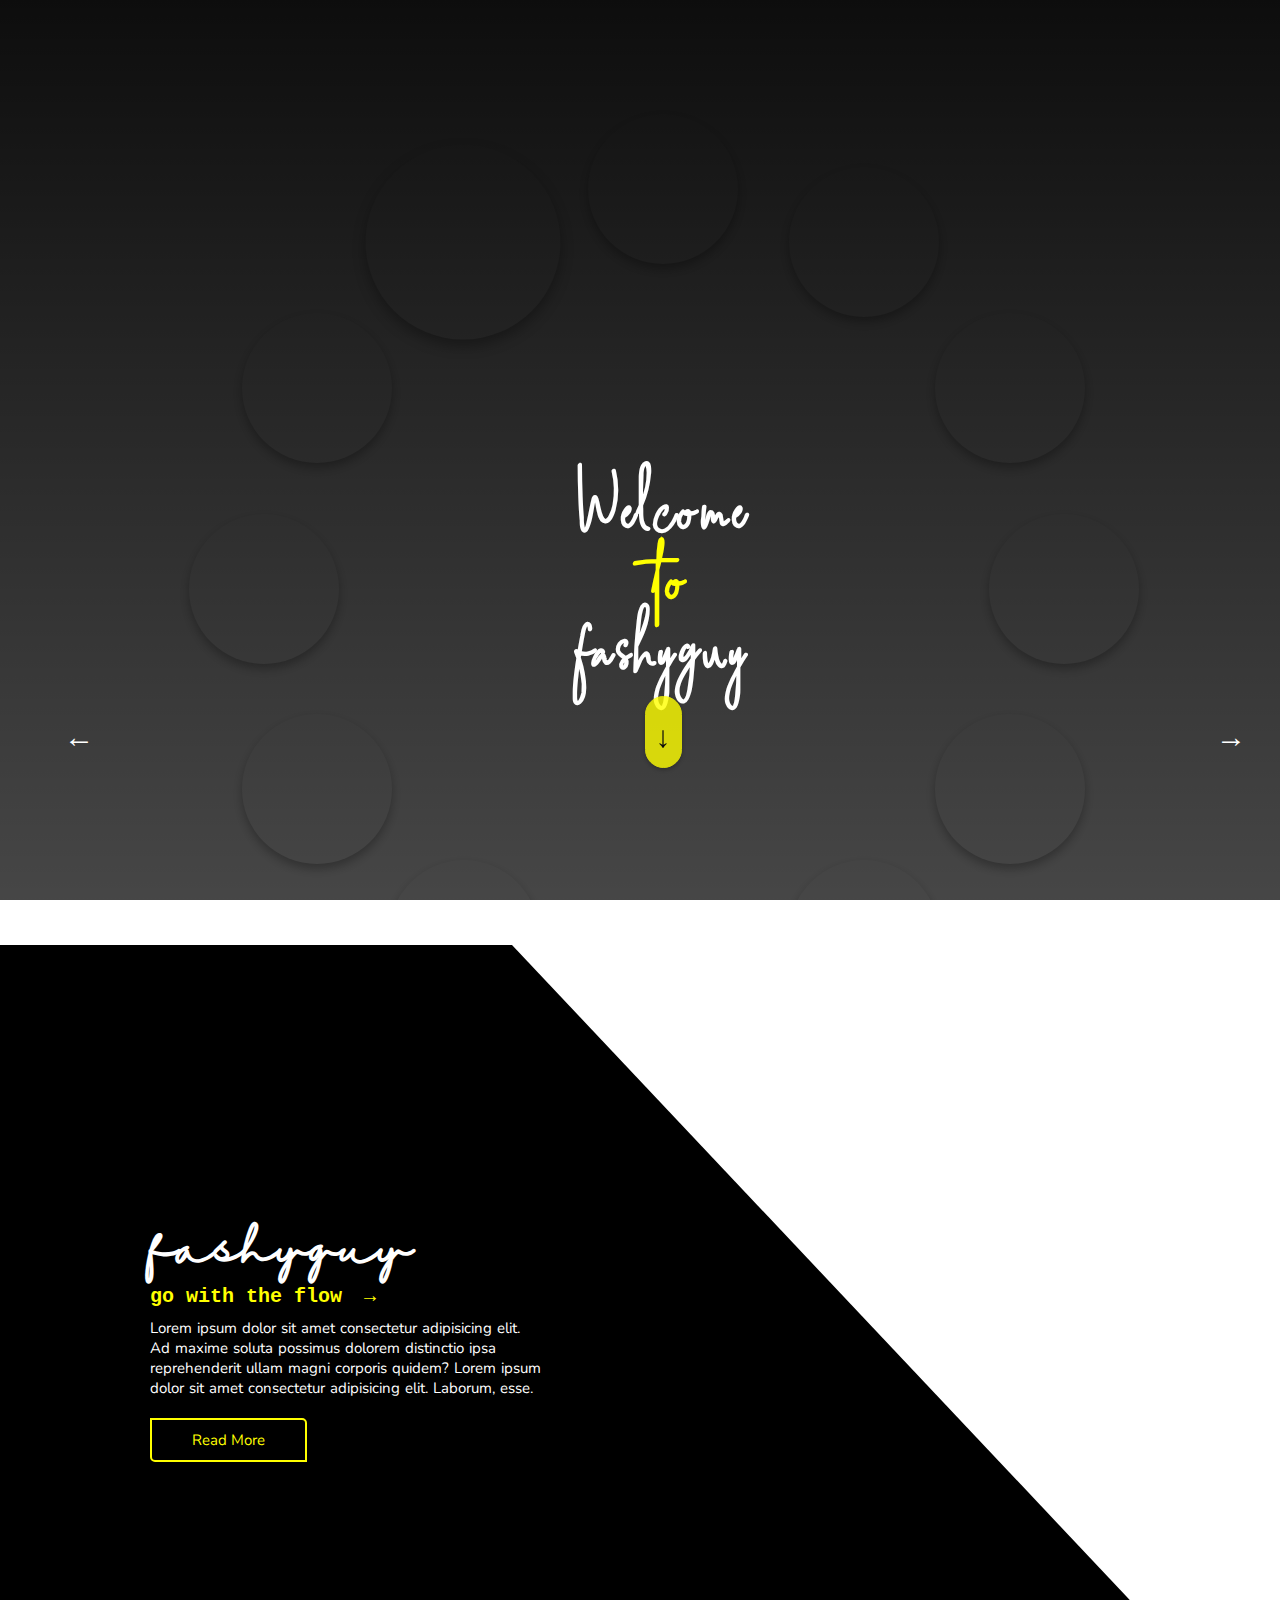
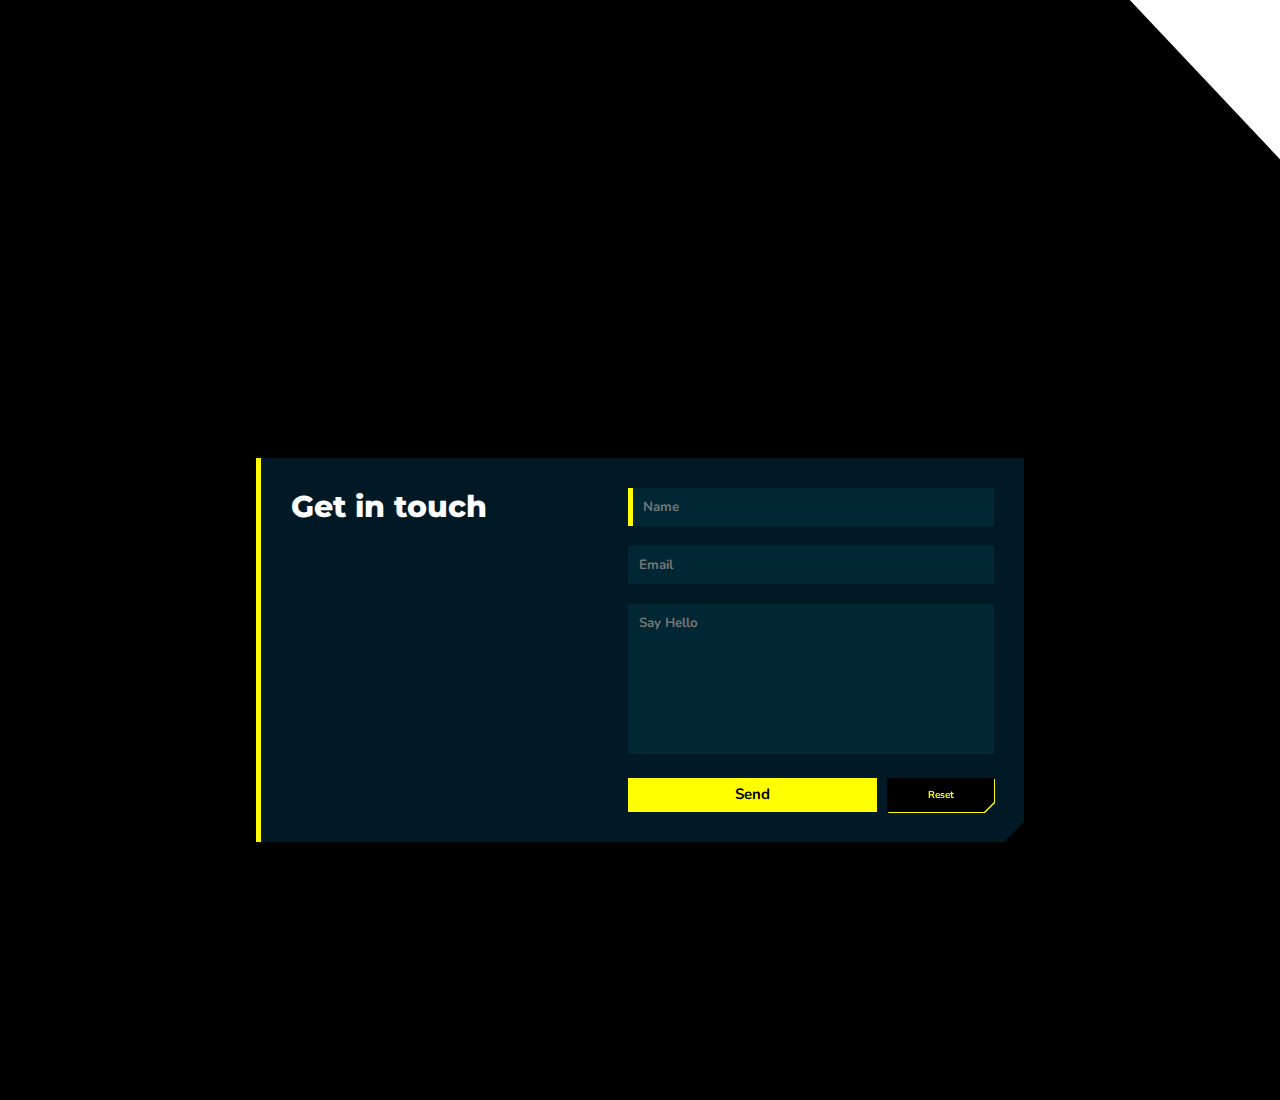
==== index.html @ 37b4216f "7th commit" ====
<!DOCTYPE html>
<html lang="en">

<head>
    <meta charset="UTF-8">
    <meta name="viewport" content="width=device-width, initial-scale=1.0">
    <link rel="stylesheet" href="https://use.fontawesome.com/releases/v5.8.1/css/all.css"
        integrity="sha384-50oBUHEmvpQ+1lW4y57PTFmhCaXp0ML5d60M1M7uH2+nqUivzIebhndOJK28anvf" crossorigin="anonymous">
    <link rel="stylesheet" href="./css/style.css">
    <title>fashyguy</title>
</head>

<body>
    <header  class="header">
      <div id="backgroundimg">
        <div class="menu-toggle" id="hamburger">
            <i class="fas fa-bars"></i>
        </div>
        <div class="overlay"></div>
        <div class="container">
            <nav>
                <a href="#" class="logo"><img src="./images/logo.jpeg" alt="" srcset=""></a>
                <ul>
                    <li><a href="#">Home</a></li>
                    <li><a href="#">Services</a></li>
                    <li><a href="#">About</a></li>
                    <li><a href="#">Contact</a></li>
                </ul>
            </nav>
            <div class="hero">
                <div class="slide-container">
                    <a href="#" target="_blank" rel="noopener noreferrer"><div class="slide" data-slide-no="1"></div></a>
                    <a href="#" target="_blank" rel="noopener noreferrer"><div class="slide" data-slide-no="2"></div></a>
                    <a href="#" target="_blank" rel="noopener noreferrer"><div class="slide" data-slide-no="3"></div></a>
                    <a href="#" target="_blank" rel="noopener noreferrer"><div class="slide" data-slide-no="4"></div></a>
                    <a href="#" target="_blank" rel="noopener noreferrer"><div class="slide" data-slide-no="5"></div></a>
                    <a href="#" target="_blank" rel="noopener noreferrer"><div class="slide" data-slide-no="6"></div></a>
                    <a href="#" target="_blank" rel="noopener noreferrer"><div class="slide" data-slide-no="7"></div></a>
                    <a href="#" target="_blank" rel="noopener noreferrer"><div class="slide" data-slide-no="8"></div></a>
                    <a href="#" target="_blank" rel="noopener noreferrer"><div class="slide" data-slide-no="9"></div></a>
                    <a href="#" target="_blank" rel="noopener noreferrer"><div class="slide" data-slide-no="10"></div></a>
                    <a href="#" target="_blank" rel="noopener noreferrer"><div class="slide" data-slide-no="11"></div></a>
                    <a href="#" target="_blank" rel="noopener noreferrer"><div class="slide" data-slide-no="12"></div></a>
                  </div>
                <div class="text">
                    <h1 style="color: white;">Welcome</h1>
                    <h1 style="color: yellow;">to</h1>
                    <h1>   <span class="brand" style="color: white;">fashyguy</span></h1>
                    <div class="root">
                        <a href="#about" class="bounce">&#8595;</a> 
                      </div>
                </div>
                <button type="button" class="btn btn-arrow btn-prev">&larr;</button>
                <button type="button" class="btn btn-arrow btn-next">&rarr;</button>
            </div>
        </div>
      </div>
    </header>


    <!--------------- about us section ----------------------->
    <div class="about" id="about">
        <div class="container">
            <div>
              <div class="left">
                <div class="content">
                    <h1>fashyguy</h1>
                <h3>go with the flow <span>&rarr;</span></h3>
                <p>Lorem ipsum dolor sit amet consectetur adipisicing elit. 
                    Ad maxime soluta possimus dolorem distinctio ipsa
                     reprehenderit ullam magni corporis quidem? Lorem 
                     ipsum dolor sit amet consectetur adipisicing elit. Laborum, esse.</p>
                     <button class="btn">Read More</button>
                </div>
            </div>
            <div class="right">
                <iframe width="560" height="315" src="https://www.youtube.com/embed/OaVsCM0Zeio?si=ptwXHoIPbkqimO5h" title="YouTube video player" frameborder="0" allow="autoplay; " allowfullscreen="false" aria-controls="false"></iframe>
            </div>
            </div>
        </div>
    </div>

    <!--------------------- contact us section ----------------------->

    <section id="contactus">
        <div class="container">
            <div class="form-container-main">
                <div class="form-container">
                  <div class="form-image">
                    <h1 class="montserrat">Get in touch</h1>

                  </div>
                  <div class="form">
                    <input type="text" id="name" placeholder="Name" autofocus>
                    <input type="email" id="mail" placeholder="Email">
                    <textarea name="message" id="message" cols="30" rows="10" placeholder="Say Hello" ></textarea>
                    <div class="button-container">
                      <div class="send-button">Send</div>
                      <div class="reset-button-container">
                        <div class="reset-button" id="reset-btn">Reset</div>
                      </div>
                    </div>
                  </div>
                </div>
              </div>
        </div>
    </section>




    <script src="./scripts/script.js"></script>
    <script src="./scripts/circular-carousal.js"></script>
</body>

</html>
---- css/style.css ----
@import url('https://fonts.googleapis.com/css2?family=Montserrat:wght@100;200;300;400;500;600;700;800;900&family=Nunito:wght@200;300;400;500;600;700;800;900;1000&display=swap');
* {
    margin: 0;
    padding: 0;
    box-sizing: border-box;
}

html {
    font-size: 10px;
    font-family: "Roboto Cn", sans-serif;
    scroll-behavior: smooth;
}

a {
    text-decoration: none;
    color: #eee;
}

@font-face {
    font-family: BunchBlossoms;
    src: url(./../fonts/BunchBlossomsPersonalUse-0nA4.ttf);
}

@font-face {
    font-family: Halimun;
    src: url(./../fonts/Halimun-W7jn.ttf);
}

@font-face {
    font-family: palmsprings;
    src: url(./../fonts/PalmspringsPersonalUseRegular-d9VDV.ttf);
}

@font-face {
    font-family: Radenaper;
    src: url(./../fonts/RadenapersonaluseRegular-7BpJR.otf);
}

@font-face {
    font-family: Southampton;
    src: url(./../fonts/Southampton-MRqp.ttf);
}


header {
    width: 100%;
    height: 100vh;
    /* background: linear-gradient(to bottom, rgba(0,0,0,.8), rgba(0,0,0,.5)), url("https://images.unsplash.com/photo-1523374228107-6e44bd2b524e?ixlib=rb-1.2.1&ixid=eyJhcHBfaWQiOjEyMDd9&auto=format&fit=crop&w=1350&q=80") center no-repeat; */
    background-size: cover;
    background-position: center;
    font-family: palmsprings;
    position: relative;
    overflow: hidden;
}
#backgroundimg{
    background: linear-gradient(to bottom, rgba(0,0,0,.95), rgba(0,0,0,.7));
}

.container {
    max-width: 120rem;
    width: 90%;
    margin: 0 auto;
}

.menu-toggle {
    position: fixed;
    top: 2.5rem;
    right: 2.5rem;
    color: yellow;
    font-size: 3rem;
    cursor: pointer;
    z-index: 1000;
    display: none;
}

nav {
    padding-top: 2rem;
    display: flex;
    justify-content: space-between;
    align-items: center;
    max-width: 1100px;
    margin: 0 auto;
    text-transform: uppercase;
    font-size: 1.6rem;
}

.logo {
    font-weight: 300;
    transform: translateX(-100rem);
    animation: slideIn .5s forwards;
}

.logo img {
    width: 150px;
    border-radius: 20px 0 20px 0;
}

.brand span {
    color: yellow;
}

nav ul {
    display: flex;
}

nav ul li {
    list-style: none;
    transform: translateX(100rem);
    animation: slideIn .5s forwards;
}

nav ul li:nth-child(1) {
    animation-delay: 0s;
}

nav ul li:nth-child(2) {
    animation-delay: .5s;
}

nav ul li:nth-child(3) {
    animation-delay: 1s;
}

nav ul li:nth-child(4) {
    animation-delay: 1.5s;
}

nav ul li a {
    padding: 1rem 0;
    margin: 0 3rem;
    position: relative;
    letter-spacing: 2px;
}

nav ul li a:last-child {
    margin-right: 0;
}

nav ul li a::before,
nav ul li a::after {
    content: '';
    position: absolute;
    width: 100%;
    height: 2px;
    background-color: yellow;
    left: 0;
    transform: scaleX(0);
    transition: all .5s;
}

nav ul li a::before {
    top: 0;
    transform-origin: left;
}

nav ul li a::after {
    bottom: 0;
    transform-origin: right;
}

.overlay {
    background-color: rgba(0, 0, 0, .95);
    position: fixed;
    right: 0;
    left: 0;
    top: 0;
    bottom: 0;
    transition: opacity 650ms;
    transform: scale(0);
    opacity: 0;
    display: none;
}

nav ul li a:hover::before,
nav ul li a:hover::after {
    transform: scaleX(1);
}

/* ------------ hero section ------------------ */



.hero {
    width: 100%;
    height: calc(100vh);
    font-family: palmsprings;
    display: flex;
    align-items: center;
    color: yellow;
    font-size: 3rem;
    justify-content: center;
    position: relative;
}

/* -----------------slider--------- */


.slide-container {
    position: relative;
    width: 800px;
    height: calc(100vh - 150px);
    margin: 17vmin auto;
    background-color: transparent;
    transition: all .3s;
}

.slide-container .slide {
    position: absolute;
    top: 0;
    left: 0;
    width: 150px;
    height: 150px;
    margin-top: -4vw;
    margin-left: -4vw;
    background: url(https://images.unsplash.com/photo-1613681230409-6423a38c43e1?ixlib=rb-4.0.3&ixid=MnwxMjA3fDB8MHxwaG90by1wYWdlfHx8fGVufDB8fHx8&auto=format&fit=crop&w=1471&q=80) no-repeat center/cover;
    border-radius: 50%;
    box-shadow: 0 5px 10px rgba(0, 0, 0, .3);
    cursor: pointer;
    transform: scale(1);
    opacity: .9;
    transition: all .3s;
}

.slide[data-slide-no="1"] {
    background-image: url(https://www.redwolf.in/image/cache/catalog/artwork-Images/mens/marvel-doctor-strange-protect-your-reality-t-shirt-artwork-438x438.png);
}

.slide[data-slide-no="2"] {
    background-image: url(https://cdna.artstation.com/p/marketplace/presentation_assets/002/698/960/large/file.jpg?1683987617);
}

.slide[data-slide-no="3"] {
    background-image: url(https://www.buytshirtdesigns.net/wp-content/uploads/2023/11/vector-t-shirt-design-minimalistic-ink-drawing-style-vanishing-point-on-white-paper-Super-Man.-watercolor-splash-in-black-and-white-but-with-only-a-few-red-and-blue-eccents-.jpg);
}

.slide[data-slide-no="4"] {
    background-image: url(https://www.redwolf.in/image/cache/catalog/artwork-Images/kids/hulk-fist-kids-t-shirts-india-1-500x667.png);
}

.slide[data-slide-no="5"] {
    background-image: url(https://images-wixmp-ed30a86b8c4ca887773594c2.wixmp.com/f/cd93ae3d-4c78-40f6-b7d9-3c5d57e08346/dfxpkeb-88f9133c-1893-46cb-a347-57b634401d15.png?token=eyJ0eXAiOiJKV1QiLCJhbGciOiJIUzI1NiJ9.[base64].K3SZX9rbaZZRZamaO673fombQHCH0yzzTJzp00wKztc);
}

.slide[data-slide-no="6"] {
    background-image: url(https://www.nextlook.in/cdn/shop/products/mockup-of-a-t-shirt-hanging-on-a-customizable-wall-45295-r-el2_931fe4b1-76dd-4020-a0d2-7be6aa138fb7.png?v=1639670360);
}

.slide[data-slide-no="7"] {
    background-image: url(https://i.ytimg.com/vi/DMplWm6gP5k/oardefault.jpg?sqp=-oaymwEYCJUDENAFSFqQAgHyq4qpAwcIARUAAIhC&rs=AOn4CLCfv4Kx-XIhdzGqK23xlZ_jUgWfFw);
}

.slide[data-slide-no="8"] {
    background-image: url(https://casualease.in/cdn/shop/files/men-rnhs-0038_17.png?v=1693844689);
}

.slide[data-slide-no="9"] {
    background-image: url(https://m.media-amazon.com/images/W/MEDIAX_792452-T2/images/I/81S+ueh2tVL._AC_SL1500_.jpg);
}

.slide[data-slide-no="10"] {
    background-image: url(https://m.media-amazon.com/images/I/81eEUEeyHlL._AC_UY780_.jpg);
}

.slide[data-slide-no="11"] {
    background-image: url(https://static.vecteezy.com/system/resources/previews/005/271/798/non_2x/happy-new-year-t-shirt-design-vector.jpg);
}

.slide[data-slide-no="12"] {
    background-image: url(https://i.etsystatic.com/13874243/r/il/a5948e/3593205355/il_fullxfull.3593205355_ipnz.jpg);
}

.slide.active,
.slide:hover {
    transform: scale(1.3);
    opacity: 1;
    z-index: 100;
}

/* ----------text------------ */

.hero .text {
    position: absolute;
    top: 58%;
    left: 52%;
    line-height: 70px;
    -webkit-transform: translate(-50%, -50%);
    max-width: 700px;
    min-width: 400px;
    text-align: center;
    font-family: Southampton;
    font-size: 4rem;
    letter-spacing: 5px;
    word-spacing: 2px;
}

.hero .text h1 span {
    color: white;
}


/* -----------------down arrow --------------*/


.root {
    display: flex;
    justify-content: center;
    align-content: en;
    padding-top: 10px;
}

.bounce {
    display: inline-block;
    background-color: yellow;
    font-size: 30px;
    text-align: center;
    color: black;
    border-radius: 20px;
    padding: 0px 5px 0px 10px;
    margin: 0 auto;
    margin-top: 2rem;
    box-shadow: 0 2px 4px rgba(0, 0, 0, 0.3);
    border: 1px solid yellow;
    opacity: 0.8;
    transition: all 0.3s ease-in-out;
    position: relative;
    top: 0;
    animation: bounce 0.5s ease-out infinite alternate;
    text-decoration: none;
}

.bounce:hover {
    opacity: 1;
    cursor: pointer;
}



.hero .btn-arrow {
    position: absolute;
}

.hero .btn-arrow.btn-prev {
    top: 70%;
    left: 0%;
    font-size: 3rem;
    color: white;
    border: none;
    outline: none;
    background: none;
    cursor: pointer;

}

.hero .btn-arrow.btn-next {
    top: 70%;
    left: 100%;
    font-size: 3rem;
    color: white;
    border: none;
    outline: none;
    background: none;
    cursor: pointer;

}


/*------------ hero section end --------------*/


/* ----------------about us --------------------- */

#about {
    width: 100%;
    min-height: 100vh;
    height: 100%;
    background-color: rgb(254, 243, 243); 
    display: flex;
    overflow: hidden;
    
}
#about .container{
    max-width: 100%;
    width: 100%;
    margin: 0;
    min-height: 100vh;
    display: flex;
    flex-direction: row;
    align-items: center;
    justify-content: center;
    position: relative;
     background-color: #ffffff;
}
#about .container>div{
    max-width: 100%;
    width: 100%;
    margin: 0;
    display: flex;
    position: relative;
     background-color: #ffffff;
}
#about  .container:after { 
    content: '';
    position: absolute;
    left: 0%;
    top: 0%;
    width: 100%;
    min-height: 100vh;

    background-color: #000000;
    -webkit-transition: all 1s;
    -moz-transition: all 1s;
    transition: all 1s;
    clip-path: polygon(0% 5%, 40% 5%, 103% 100%, 0% 100%);
  }

  
#about .left{
    width: 50%; 
    height: 100vh; 
    color: rgb(255, 255, 255);
    display: flex;
    flex-direction: column;
    align-items: center;
    justify-content: center;
    z-index: 1;
}
#about .left .content{
    max-width: 80%;
    margin-left: 150px;
}
#about .left .content h1{
  font-size: 4.5rem;  
  font-family: Halimun;
  margin-bottom: .5rem;
}
#about .left .content h3{
    font-size: 2rem;  
  font-family: monospace;
  color: yellow;
  margin-bottom: 1rem;
}
#about .left .content h3 span{
    margin-left: 1rem;
    font-weight: 400;
}
#about .left .content p{
    font-family: 'Nunito', sans-serif;
    font-size: 1.5rem;
    word-spacing: 1px;
    width: 80%;
    margin-bottom: 1rem;
}
#about .left .content .btn{
    color: yellow;
    border: 2px solid yellow;
    background-color: black;
    font-family: 'Nunito', sans-serif;
    font-size: 1.5rem;
    padding: 1rem 4rem;
    outline: none;
    margin-bottom: 2rem;
    margin-top: 1rem;
    transition: all .3s ease;
    border-radius: 0 5px 0 5px;
}
#about .left .content .btn:hover{
    box-shadow: 10px 15px 20px rgba(255,255,0, 0.4);
  transform: translateY(-7px);
}
#about .right{
    width: 50%; 
    height: 100vh; 
    display: flex;
    align-items: center;
    justify-content: center;
    z-index: 1;
}
#about .right iframe{
    display: flex;
    border-radius: 0 20px 0 20px;
    justify-content: start;
    margin-right: 150px;
}


/* -------------about us end------------------------ */

/* -----------------contact us----------------- */

#contactus {
    width: 100%;
    background-color: rgb(0, 0, 0);
    min-height: 100vh;
}
#contactus .container{
    max-width: 100%;
    width: 100%;
    margin: 0;
    display: flex;
    position: relative;
    min-height: 100%; 
     overflow: hidden;
     background-color: #000000;
}

/* #contactus  .container:after { 
    content: '';
    position: absolute;
    left: 0%;
    top: 0%;
    width: 100%;
    min-height: 100vh;
    /* padding-bottom: 141.42136%; 

    background-color: #ffffff;
    -webkit-transition: all 1s;
    -moz-transition: all 1s;
    transition: all 1s;
    clip-path: polygon(0% 5%, 40% 5%, 103% 100%, 0% 100%);
   
  } */

.form-container-main {
    z-index: 1;
    min-height: 100dvh;
    width: 100%;
    display:flex;
    justify-content: center;
    align-items: center;
    font-family: 'Nunito', sans-serif;
    padding: 30px 0px;
  }

  .montserrat{
    font-family: "Montserrat", sans-serif;
    font-size: 3rem;
  }
  
.form-container {
    width: 60%;
    background-color: #001925;
    /* background-color: white; */
    padding: 30px 30px 30px 0px;
    display: flex;
    border-left: 5px solid yellow;
    clip-path: polygon(0 0, 100% 0, 100% calc(100% - 20px), calc(100% - 20px) 100%, 0 100%);
  
    @media(max-width:1200px){
      width: 65%;
    }
    @media(max-width:1100px){
      width: 80%;
    }
  
    @media(max-width:800px) {
      display: block;
      padding: 30px;
      width: 90%;
  
      
    }
}
    
  
  
    .form-image {
      flex-basis:50%;
    }

    .form-image h1{
        margin-left: 30px;
        color: white;
        font-weight: 800;
  
        @media(max-width:800px) {
          margin: auto 0 1.5rem auto;
          text-align: center;
        }
      }
  
    



  .form {
    flex-basis:50%;  
  } 

  input{
    /* color: white; */
    color: #87A4B6;
    width: 100%;
    background-color: #002733;
    /* background-color: black; */
    border: none;
    outline: none;
    padding: 10px;
    font-family: 'Nunito', sans-serif;
    margin-bottom: 20px;
    font-weight: bold;
    transition: all 0.2s ease-in-out;
    border-left: 1px solid transparent;
  }

  input:focus {
    border-left: 5px solid yellow;
  }


  textarea{
    width: 100%;
    padding: 10px;
    font-family: 'Nunito', sans-serif;
    border: none;
    outline: none;
    /* color: white; */
    color: #87A4B6;
    width: 100%;
    background-color: #002733;
    /* background-color: black; */
    color: white;
    font-weight: bold;
    resize: none;
    max-height: 150px;
    margin-bottom: 20px;
    border-left: 1px solid transparent;
    transition: all 0.2s ease-in-out;
  }

  textarea:focus {
    border-left: 5px solid yellow;
  }

  .button-container {
    display: flex;
    gap: 10px;
  }
  .send-button {
    font-size: 1.5rem;
    flex-basis: 70%;
    background: yellow;
    padding:5px 10px;
    color: black;
    text-align: center;
    font-weight: bold;
    border: 1px solid transparent;
    transition: all 0.2s ease-in-out;
  }
  .send-button:hover {
    background:transparent;
    border: 1px solid rgb(5, 5, 5);
    color: rgb(4, 4, 4);
  }
  
  .reset-button-container {
    filter: drop-shadow(1px 1px 0px yellow);
    flex-basis: 30%;
  }
  .reset-button:hover {
      background:yellow;
      color: black;
    } 
    .reset-button {
      position: relative;
      text-align: center;
      padding:10px;
      font-size: 1rem;
      color: yellow;
      font-weight: bold;
      background: black;
      clip-path: polygon(0 0, 100% 0, 100% calc(100% - 10px), calc(100% - 10px) 100%, 0 100%);
      transition: all 0.2s ease-in-out;
    }

  /* ------------------contact us end--------------- */


/* -----------------keyframe &
----------------------------- media query---------------- */


@keyframes bounce {
    0% {
        top: 0;
        color: black;
    }

    100% {
        top: 8px;
        color: yellow;
    }
}

@keyframes slideIn {
    from {}

    to {
        transform: translateX(0);
    }
}

@media (width < 1030px) {

    .slide-container {
        width: 100vw;
        position: absolute;
        left: 10%;
        top: 5%;

    }

    .slide-container .slide {
        width: 150px;
        height: 150px;
    }

    .hero .text {
        top: 45%;
    }

    #about .left .content{
        margin-left: 80px;
    }
    #about .right iframe{
        margin-right: 80px;
    }

}


@media (width < 1100px) {
    .slide-container {
        width: 700px;
        height: calc(100vh - 150px);
    }

    .slide-container .slide {
        width: 140px;
        height: 140px;
    }
}


@media (width < 950px) {
    .slide-container {
        width: 700px;
        position: absolute;
        left: -2%;
        top: 5%;
        height: calc(100vh - 150px);
    }

    .slide-container .slide {
        width: 120px;
        height: 120px;
    }

    .hero .text {
        top: 50%;
    }

    .hero .btn-arrow.btn-prev {
        top: 80%;

    }

    .hero .btn-arrow.btn-next {
        top: 80%;
        left: 90%;

    }
    #about .left .content{
        margin-left: 20px;
    }
    #about .right iframe{
        margin-right: 20px;
    }
}




@media screen and (max-width: 700px) {

    .menu-toggle {
        display: block;
    }

    nav {
        padding-top: 0;
        display: none;
        flex-direction: column;
        justify-content: space-evenly;
        align-items: center;
        height: 100vh;
        text-align: center;
    }

    nav ul {
        flex-direction: column;
    }

    nav ul li {
        margin-top: 5rem;
    }

    nav ul li a {
        margin: 0;
        font-size: 2.5rem;
    }

    .brand {
        font-size: 5rem;
    }

    .overlay.menu-open,
    nav.menu-open {
        display: flex;
        transform: scale(1);
        opacity: 1;
    }

    .slide-container {
        width: 500px;
        height: calc(100vh - 150px);
    }

    .slide-container .slide {
        width: 80px;
        height: 80px;
    }

    .hero .text {
        top: 50%;
        left: 50%;
        -webkit-transform: translate(-50%, -50%);
        max-width: 400px;
        min-width: 400px;
    }

    .hero .text h1 {
        font-size: 4rem;
    }

    .bounce {
        margin-top: 1rem;
    }

    .hero .btn-arrow.btn-next {
        top: 70%;
        left: 90%;

    }

    #about{
        align-items: center;
        justify-content: center;
    }
    #about .container>div{
        flex-direction: column-reverse;
    }
    
    #about  .container:after { 
        clip-path: polygon(0% 0%, 60% 0%, 100% 100%, 0% 100%);
      }
    #about .left{
        width: 100%; 
        height: auto; 
        color: rgb(255, 255, 255);
        display: flex;
        flex-direction: column;
        align-items: center;
        justify-content: center;
        z-index: 1;
    }
    #about .right{
        width: 100%; 
        height: auto; 
    }

    #about .right iframe{
        width: 300px;
        height: 200px;
        margin-right: 0;
        margin: 0 auto;
        margin-bottom: 2rem;
        margin-top: 2rem;
    }

    .form-container-main {
        padding: 30px 0px;
      }
    

}

@media (width< 500px) {


    .slide-container {
        left: -80%;
        top: 10%;

    }

    .slide-container .slide {
        margin: 1rem;
        width: 130px;
        height: 130px;
    }

    .hero .text {
        top: 65%;
        left: 50%;
        -webkit-transform: translate(-50%, -50%);
        max-width: 400px;
        min-width: 400px;
    }

    .hero .text h1 {
        font-size: 6rem;
    }

    .hero .root {
        margin-top: 1rem;
    }

    .hero .btn-arrow.btn-prev {
        top: 57%;

    }

    .hero .btn-arrow.btn-next {
        top: 57%;

    }

}

@media (width< 450px) {


    .slide-container {
        min-width: 800px;
        height: 100vh;
        left: -75%;
        top: 17%;

    }

    .hero .btn-arrow.btn-prev {
        top: 57%;

    }

    .hero .btn-arrow.btn-next {
        top: 57%;

    }

}

@media (width< 400px) {


    .slide-container {
        min-width: 700px;
        height: calc(100vh - 150px);
        left: -70%;
        top: 15%;

    }

    .hero .text {
        top: 70%;
        left: 50%;
    }

    .hero .text h1 {
        font-size: 6rem;
    }

    .hero .root {
        margin-top: 1rem;
    }

    .hero .btn-arrow.btn-prev {
        top: 60%;

    }

    .hero .btn-arrow.btn-next {
        top: 60%;

    }

}


@media (width< 380px) {


    .slide-container {
        left: -77%;
        top: 7%;

    }

}
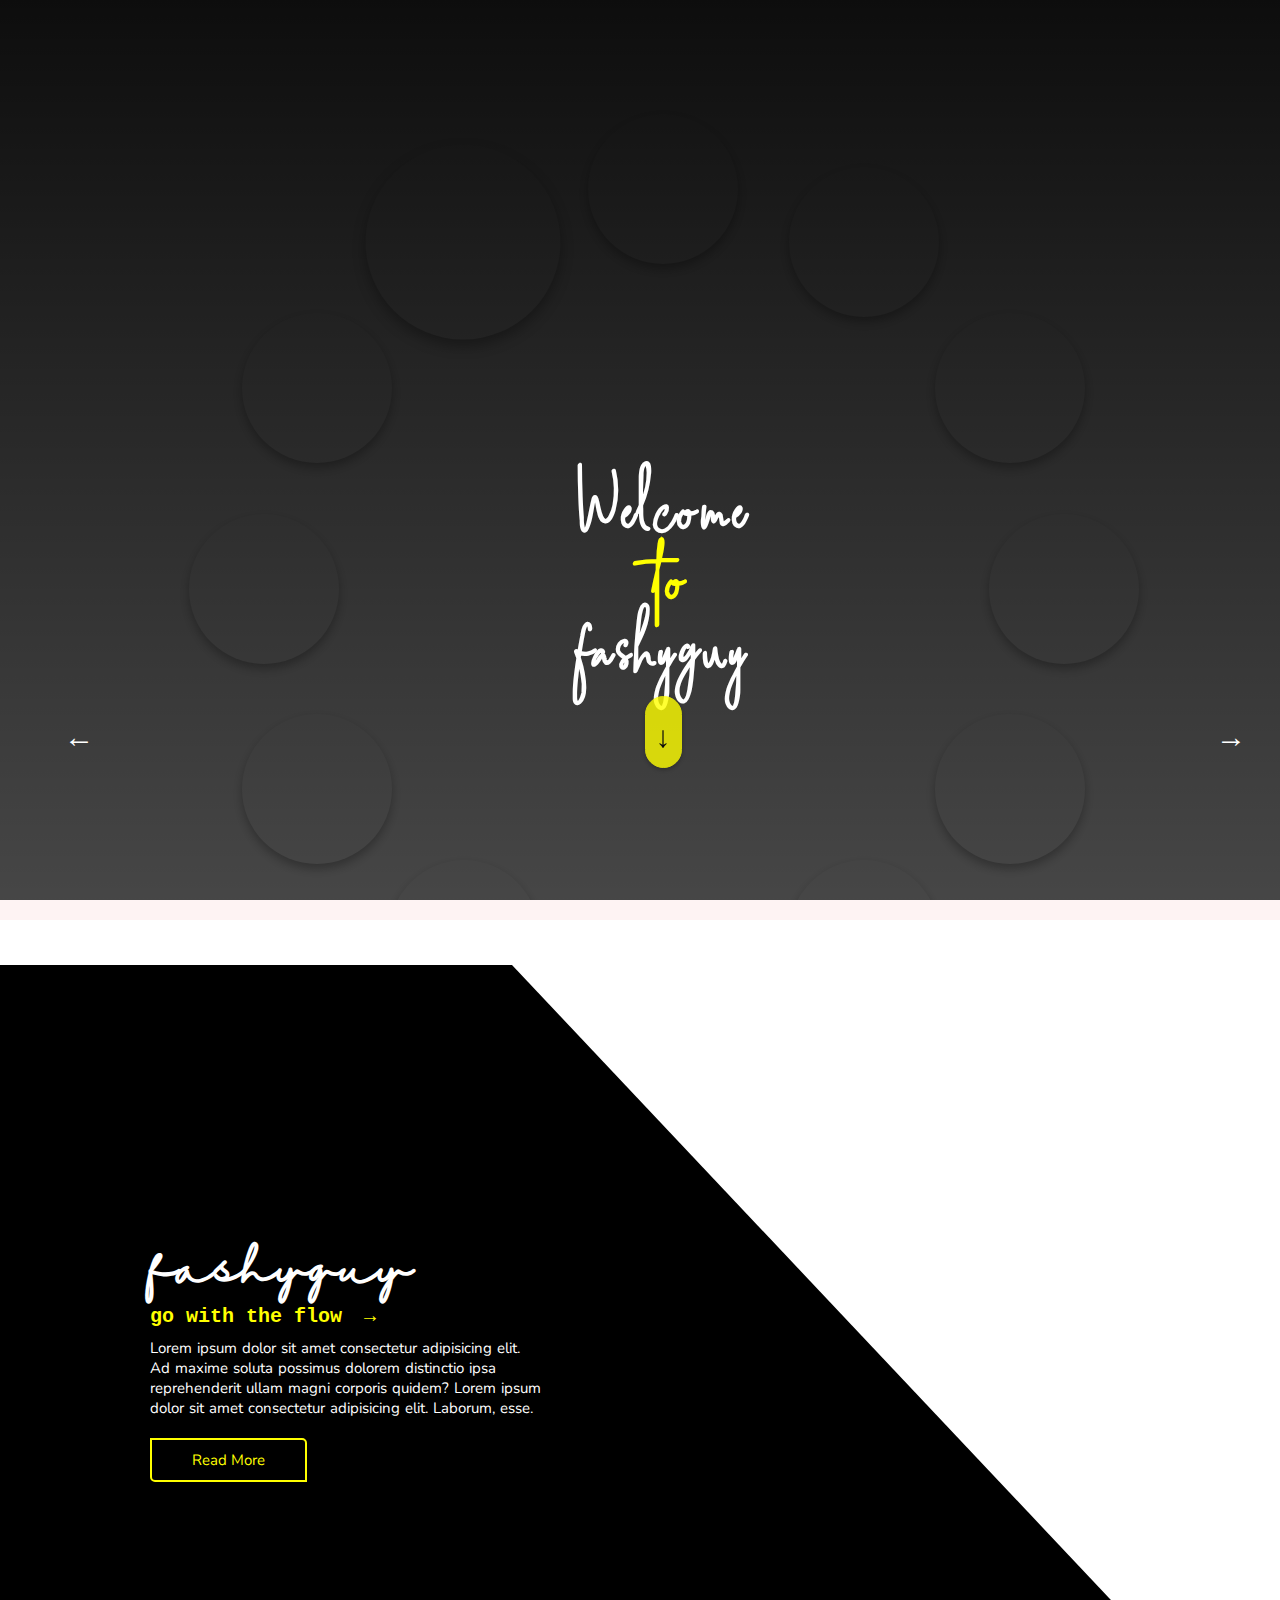
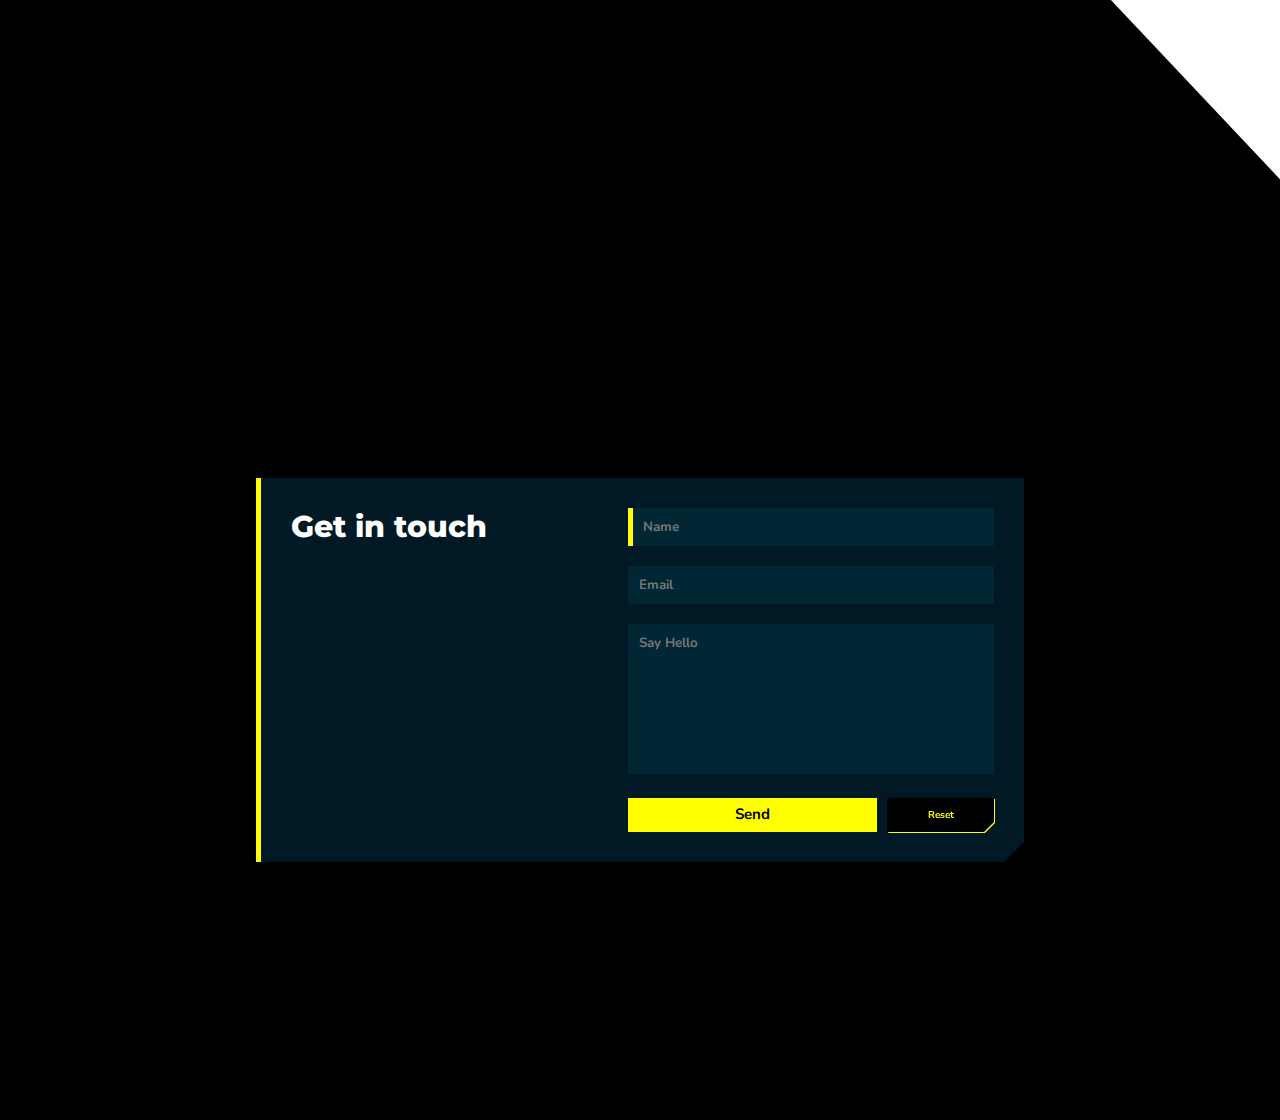
==== commit 4f802e93: "10th commit" ====
--- a/index.html
+++ b/index.html
@@ -11,20 +11,25 @@
 </head>
 
 <body>
-    <header  class="header">
+  <div class="overlay"></div>
+    <header  class="header" id="home">
       <div id="backgroundimg">
         <div class="menu-toggle" id="hamburger">
-            <i class="fas fa-bars"></i>
+            <div class="container">
+              <i class="fas fa-bars" id="menu-icon"></i>
+            <a href="#" class="logo" id="logo"><img src="./images/logo.jpeg" alt="" srcset=""></a>
+            </div>
         </div>
-        <div class="overlay"></div>
+        
         <div class="container">
             <nav>
-                <a href="#" class="logo"><img src="./images/logo.jpeg" alt="" srcset=""></a>
+                <a href="#" class="logo menu-logo"><img src="./images/logo.jpeg" alt="" srcset=""></a>
                 <ul>
-                    <li><a href="#">Home</a></li>
-                    <li><a href="#">Services</a></li>
-                    <li><a href="#">About</a></li>
-                    <li><a href="#">Contact</a></li>
+                    <li class="menu-list"><a href="#home">Home</a></li>
+                    <li class="menu-list"><a href="#home">Services</a></li>
+                    <li class="menu-list"><a href="#home">Designs</a></li>
+                    <li class="menu-list"><a href="#about">About</a></li>
+                    <li class="menu-list"><a href="#contactus">Contact</a></li>
                 </ul>
             </nav>
             <div class="hero">
--- a/css/style.css
+++ b/css/style.css
@@ -40,7 +40,9 @@
     font-family: Southampton;
     src: url(./../fonts/Southampton-MRqp.ttf);
 }
-
+body{
+    position: relative;
+}
 
 header {
     width: 100%;
@@ -49,7 +51,6 @@
     background-size: cover;
     background-position: center;
     font-family: palmsprings;
-    position: relative;
     overflow: hidden;
 }
 #backgroundimg{
@@ -64,13 +65,31 @@
 
 .menu-toggle {
     position: fixed;
-    top: 2.5rem;
-    right: 2.5rem;
+    width: 100%;
+    height: 60px;
+    /* justify-content: space-between; */
+    align-items: center;
+    min-height: 60px;
     color: yellow;
     font-size: 3rem;
     cursor: pointer;
     z-index: 1000;
     display: none;
+    background-color: rgb(0, 0, 0,0.8);
+}
+.menu-toggle .container{
+    height: 100%;
+    width: 100%;
+    max-width: calc(100% - 30px);
+    display: flex;
+    flex-direction: row-reverse;
+    justify-content: space-between;
+    align-items: center;
+}
+
+.menu-toggle .container .logo img{
+    margin-top: .7rem;
+    width: 100px;
 }
 
 nav {
@@ -84,7 +103,7 @@
     font-size: 1.6rem;
 }
 
-.logo {
+.header .container .logo {
     font-weight: 300;
     transform: translateX(-100rem);
     animation: slideIn .5s forwards;
@@ -123,6 +142,9 @@
 
 nav ul li:nth-child(4) {
     animation-delay: 1.5s;
+}
+nav ul li:nth-child(5) {
+    animation-delay: 2s;
 }
 
 nav ul li a {
@@ -160,11 +182,11 @@
 
 .overlay {
     background-color: rgba(0, 0, 0, .95);
-    position: fixed;
+    position: absolute;
+    width: 100%;
+    height: 100vh;
     right: 0;
     left: 0;
-    top: 0;
-    bottom: 0;
     transition: opacity 650ms;
     transform: scale(0);
     opacity: 0;
@@ -375,6 +397,7 @@
     height: 100%;
     background-color: rgb(254, 243, 243); 
     display: flex;
+    padding-top: 20px;
     overflow: hidden;
     
 }
@@ -405,7 +428,6 @@
     top: 0%;
     width: 100%;
     min-height: 100vh;
-
     background-color: #000000;
     -webkit-transition: all 1s;
     -moz-transition: all 1s;
@@ -502,23 +524,6 @@
      overflow: hidden;
      background-color: #000000;
 }
-
-/* #contactus  .container:after { 
-    content: '';
-    position: absolute;
-    left: 0%;
-    top: 0%;
-    width: 100%;
-    min-height: 100vh;
-    /* padding-bottom: 141.42136%; 
-
-    background-color: #ffffff;
-    -webkit-transition: all 1s;
-    -moz-transition: all 1s;
-    transition: all 1s;
-    clip-path: polygon(0% 5%, 40% 5%, 103% 100%, 0% 100%);
-   
-  } */
 
 .form-container-main {
     z-index: 1;
@@ -785,6 +790,9 @@
     .menu-toggle {
         display: block;
     }
+    /* .menu-logo{
+        display: none;
+    } */
 
     nav {
         padding-top: 0;
@@ -816,6 +824,13 @@
     .overlay.menu-open,
     nav.menu-open {
         display: flex;
+        position: fixed;
+        background: black;
+        left: 0;
+        top: 0;
+        width: 100%;
+        min-height: 100vh;
+        z-index: 999;
         transform: scale(1);
         opacity: 1;
     }
@@ -857,12 +872,17 @@
         justify-content: center;
     }
     #about .container>div{
+        margin-top: 1rem;
         flex-direction: column-reverse;
     }
     
     #about  .container:after { 
         clip-path: polygon(0% 0%, 60% 0%, 100% 100%, 0% 100%);
       }
+
+      #about .left .content{
+        margin-left: 0px;
+    }
     #about .left{
         width: 100%; 
         height: auto; 
@@ -870,6 +890,7 @@
         display: flex;
         flex-direction: column;
         align-items: center;
+        margin-left: 0;
         justify-content: center;
         z-index: 1;
     }
@@ -879,7 +900,7 @@
     }
 
     #about .right iframe{
-        width: 300px;
+        width: 350px;
         height: 200px;
         margin-right: 0;
         margin: 0 auto;
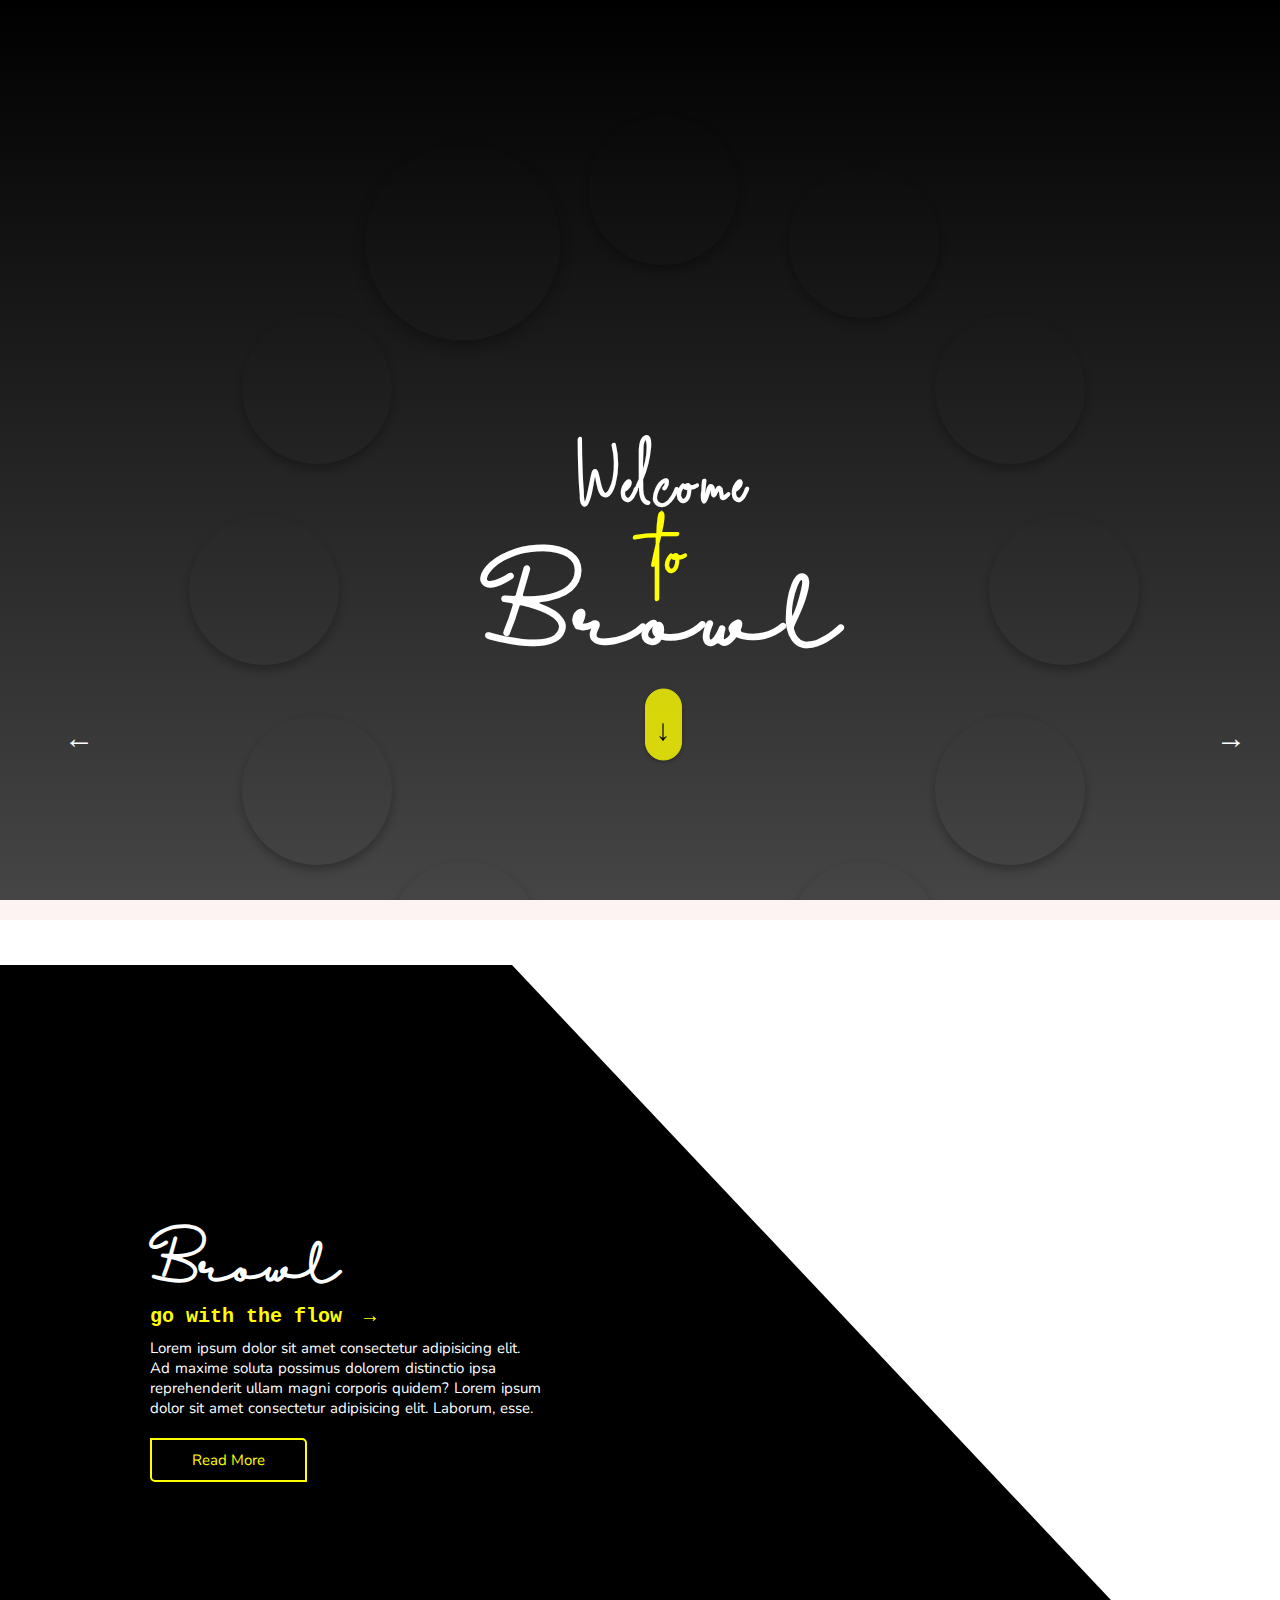
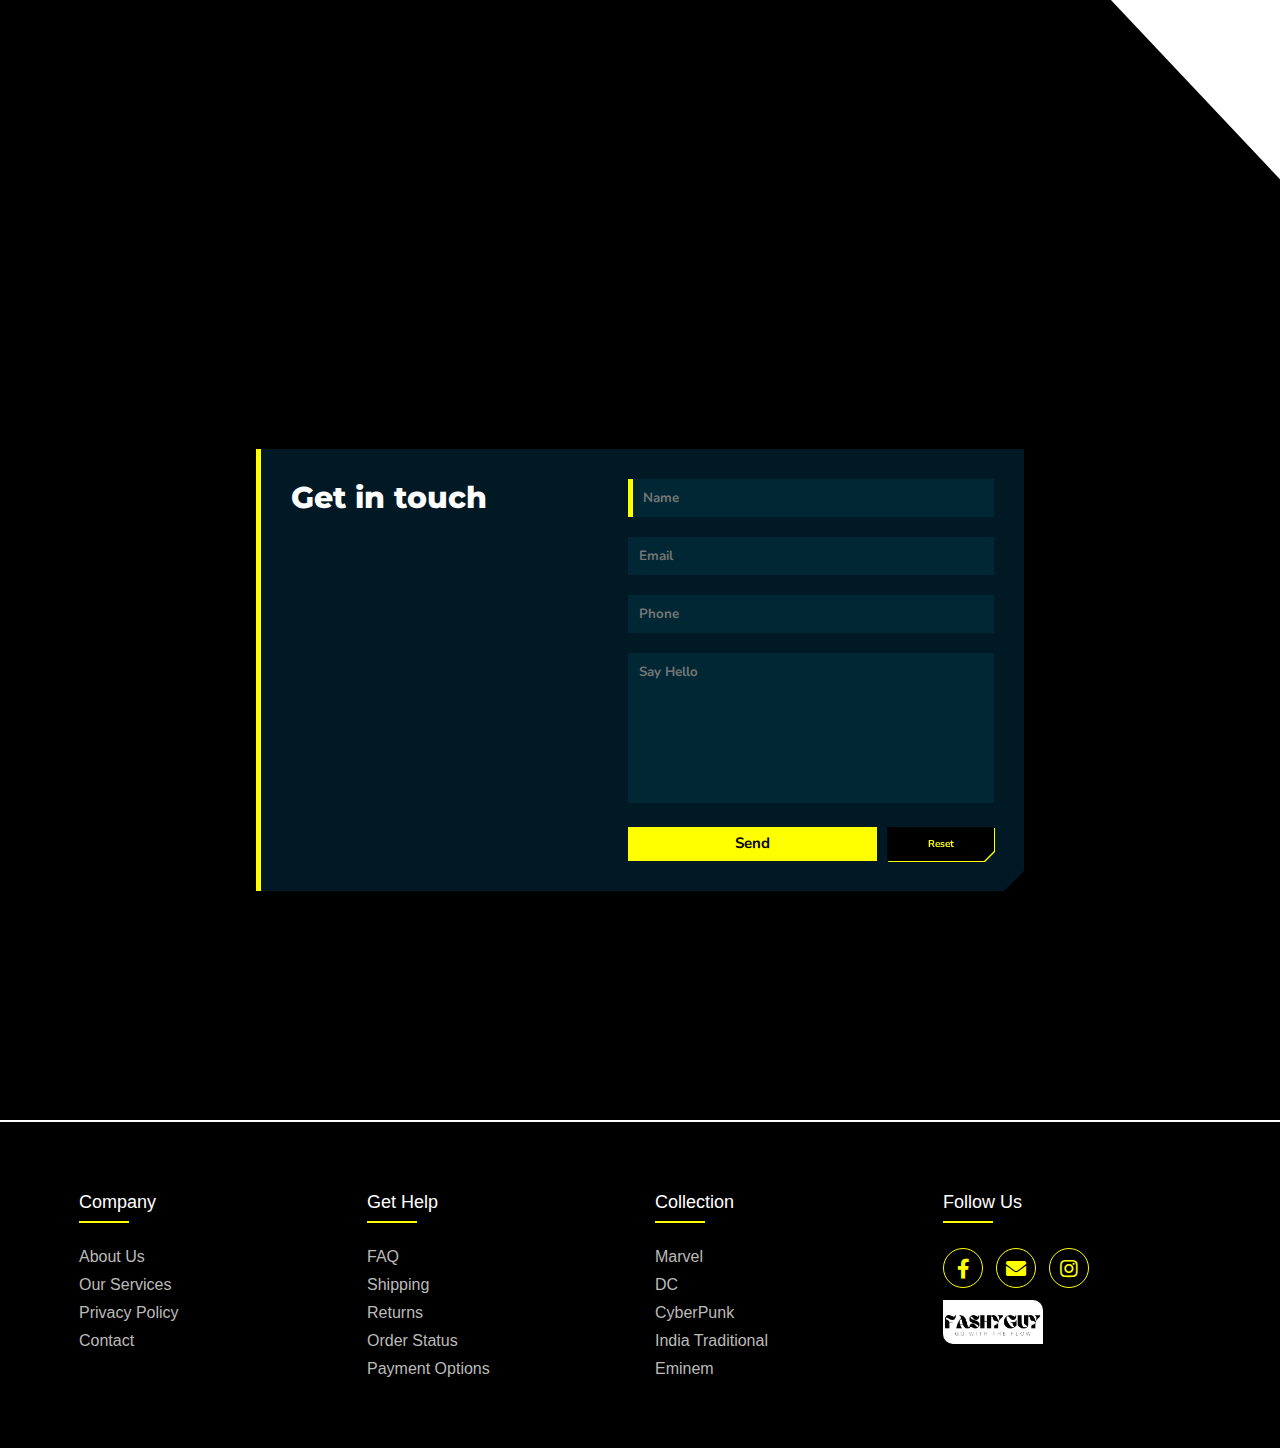
==== commit d51ecda9: "11th commit" ====
--- a/index.html
+++ b/index.html
@@ -6,8 +6,9 @@
     <meta name="viewport" content="width=device-width, initial-scale=1.0">
     <link rel="stylesheet" href="https://use.fontawesome.com/releases/v5.8.1/css/all.css"
         integrity="sha384-50oBUHEmvpQ+1lW4y57PTFmhCaXp0ML5d60M1M7uH2+nqUivzIebhndOJK28anvf" crossorigin="anonymous">
+        <link rel="stylesheet" type="text/css" href="https://cdnjs.cloudflare.com/ajax/libs/font-awesome/5.15.1/css/all.min.css">
     <link rel="stylesheet" href="./css/style.css">
-    <title>fashyguy</title>
+    <title>Browl</title>
 </head>
 
 <body>
@@ -27,7 +28,7 @@
                 <ul>
                     <li class="menu-list"><a href="#home">Home</a></li>
                     <li class="menu-list"><a href="#home">Services</a></li>
-                    <li class="menu-list"><a href="#home">Designs</a></li>
+                    <li class="menu-list"><a href="./collection.html">Collection</a></li>
                     <li class="menu-list"><a href="#about">About</a></li>
                     <li class="menu-list"><a href="#contactus">Contact</a></li>
                 </ul>
@@ -50,7 +51,7 @@
                 <div class="text">
                     <h1 style="color: white;">Welcome</h1>
                     <h1 style="color: yellow;">to</h1>
-                    <h1>   <span class="brand" style="color: white;">fashyguy</span></h1>
+                    <h1>   <span class="brand" style="color: white;font-family: Halimun;">Browl</span></h1>
                     <div class="root">
                         <a href="#about" class="bounce">&#8595;</a> 
                       </div>
@@ -69,7 +70,7 @@
             <div>
               <div class="left">
                 <div class="content">
-                    <h1>fashyguy</h1>
+                    <h1>Browl</h1>
                 <h3>go with the flow <span>&rarr;</span></h3>
                 <p>Lorem ipsum dolor sit amet consectetur adipisicing elit. 
                     Ad maxime soluta possimus dolorem distinctio ipsa
@@ -96,14 +97,17 @@
 
                   </div>
                   <div class="form">
-                    <input type="text" id="name" placeholder="Name" autofocus>
+                    <form action="#">
+                      <input type="text" id="name" placeholder="Name" autofocus>
                     <input type="email" id="mail" placeholder="Email">
+                    <input type="tel" id="tel" placeholder="Phone">
                     <textarea name="message" id="message" cols="30" rows="10" placeholder="Say Hello" ></textarea>
                     <div class="button-container">
-                      <div class="send-button">Send</div>
+                      <div class="send-button" >Send</div>
                       <div class="reset-button-container">
                         <div class="reset-button" id="reset-btn">Reset</div>
                       </div>
+                    </form>
                     </div>
                   </div>
                 </div>
@@ -112,7 +116,51 @@
     </section>
 
 
-
+    <footer class="footer">
+      <div class="container">
+        <div class="row">
+          <div class="footer-col">
+            <h4>company</h4>
+            <ul>
+              <li><a href="#about">about us</a></li>
+              <li><a href="#service">our services</a></li>
+              <li><a href="#">privacy policy</a></li>
+              <li><a href="#contactus">Contact</a></li>
+            </ul>
+          </div>
+          <div class="footer-col">
+            <h4>get help</h4>
+            <ul>
+              <li><a href="#">FAQ</a></li>
+              <li><a href="#">shipping</a></li>
+              <li><a href="#">returns</a></li>
+              <li><a href="#">order status</a></li>
+              <li><a href="#">payment options</a></li>
+            </ul>
+          </div>
+          <div class="footer-col">
+            <h4>collection</h4>
+            <ul>
+              <li><a href="#">Marvel</a></li>
+              <li><a href="#">DC</a></li>
+              <li><a href="#">CyberPunk</a></li>
+              <li><a href="#">India Traditional</a></li>
+              <li><a href="#">Eminem</a></li>
+            </ul>
+          </div>
+          <div class="footer-col">
+            <h4>follow us</h4>
+            <div class="social-links">
+              <a href="#"><i class="fab fa-facebook-f"></i></a>
+              <a href="#"><i class="fas fa-envelope"></i></a>
+              <a href="#"><i class="fab fa-instagram"></i></a>
+              <!-- <a href="#"><i class="fab fa-linkedin-in"></i></a> -->
+            </div>
+            <img src="./images/logo.jpeg" style="width: 100px;margin-top: .2rem;border-radius: 0 10px 0 10px;" alt="">
+          </div>
+        </div>
+      </div>
+   </footer>
 
     <script src="./scripts/script.js"></script>
     <script src="./scripts/circular-carousal.js"></script>
--- a/css/style.css
+++ b/css/style.css
@@ -1,4 +1,6 @@
 @import url('https://fonts.googleapis.com/css2?family=Montserrat:wght@100;200;300;400;500;600;700;800;900&family=Nunito:wght@200;300;400;500;600;700;800;900;1000&display=swap');
+@import url('https://fonts.googleapis.com/css2?family=Bebas+Neue&family=Poppins&display=swap');
+
 * {
     margin: 0;
     padding: 0;
@@ -40,8 +42,17 @@
     font-family: Southampton;
     src: url(./../fonts/Southampton-MRqp.ttf);
 }
-body{
+
+
+body {
     position: relative;
+    -ms-overflow-style: none;
+    /* IE and Edge */
+    scrollbar-width: none;
+}
+
+body::-webkit-scrollbar {
+    display: none;
 }
 
 header {
@@ -50,11 +61,17 @@
     /* background: linear-gradient(to bottom, rgba(0,0,0,.8), rgba(0,0,0,.5)), url("https://images.unsplash.com/photo-1523374228107-6e44bd2b524e?ixlib=rb-1.2.1&ixid=eyJhcHBfaWQiOjEyMDd9&auto=format&fit=crop&w=1350&q=80") center no-repeat; */
     background-size: cover;
     background-position: center;
-    font-family: palmsprings;
+    font-family: 'Bebas Neue', sans-serif;
+    /* font-family: palmsprings; */
     overflow: hidden;
 }
-#backgroundimg{
-    background: linear-gradient(to bottom, rgba(0,0,0,.95), rgba(0,0,0,.7));
+
+li.menu-list {
+    font-size: 2rem;
+}
+
+#backgroundimg {
+    background: linear-gradient(to bottom, rgba(0, 0, 0), rgba(0, 0, 0, .7));
 }
 
 .container {
@@ -73,11 +90,12 @@
     color: yellow;
     font-size: 3rem;
     cursor: pointer;
-    z-index: 1000;
+    z-index: 1001;
     display: none;
-    background-color: rgb(0, 0, 0,0.8);
-}
-.menu-toggle .container{
+    background-color: rgb(0, 0, 0, 0.8);
+}
+
+.menu-toggle .container {
     height: 100%;
     width: 100%;
     max-width: calc(100% - 30px);
@@ -87,7 +105,7 @@
     align-items: center;
 }
 
-.menu-toggle .container .logo img{
+.menu-toggle .container .logo img {
     margin-top: .7rem;
     width: 100px;
 }
@@ -143,6 +161,7 @@
 nav ul li:nth-child(4) {
     animation-delay: 1.5s;
 }
+
 nav ul li:nth-child(5) {
     animation-delay: 2s;
 }
@@ -302,7 +321,7 @@
 
 .hero .text {
     position: absolute;
-    top: 58%;
+    top: 56%;
     left: 52%;
     line-height: 70px;
     -webkit-transform: translate(-50%, -50%);
@@ -395,13 +414,14 @@
     width: 100%;
     min-height: 100vh;
     height: 100%;
-    background-color: rgb(254, 243, 243); 
+    background-color: rgb(254, 243, 243);
     display: flex;
     padding-top: 20px;
     overflow: hidden;
-    
-}
-#about .container{
+
+}
+
+#about .container {
     max-width: 100%;
     width: 100%;
     margin: 0;
@@ -411,17 +431,19 @@
     align-items: center;
     justify-content: center;
     position: relative;
-     background-color: #ffffff;
-}
-#about .container>div{
+    background-color: #ffffff;
+}
+
+#about .container>div {
     max-width: 100%;
     width: 100%;
     margin: 0;
     display: flex;
     position: relative;
-     background-color: #ffffff;
-}
-#about  .container:after { 
+    background-color: #ffffff;
+}
+
+#about .container:after {
     content: '';
     position: absolute;
     left: 0%;
@@ -433,12 +455,12 @@
     -moz-transition: all 1s;
     transition: all 1s;
     clip-path: polygon(0% 5%, 40% 5%, 103% 100%, 0% 100%);
-  }
-
-  
-#about .left{
-    width: 50%; 
-    height: 100vh; 
+}
+
+
+#about .left {
+    width: 50%;
+    height: 100vh;
     color: rgb(255, 255, 255);
     display: flex;
     flex-direction: column;
@@ -446,33 +468,39 @@
     justify-content: center;
     z-index: 1;
 }
-#about .left .content{
+
+#about .left .content {
     max-width: 80%;
     margin-left: 150px;
 }
-#about .left .content h1{
-  font-size: 4.5rem;  
-  font-family: Halimun;
-  margin-bottom: .5rem;
-}
-#about .left .content h3{
-    font-size: 2rem;  
-  font-family: monospace;
-  color: yellow;
-  margin-bottom: 1rem;
-}
-#about .left .content h3 span{
+
+#about .left .content h1 {
+    font-size: 4.5rem;
+    font-family: Halimun;
+    margin-bottom: .5rem;
+}
+
+#about .left .content h3 {
+    font-size: 2rem;
+    font-family: monospace;
+    color: yellow;
+    margin-bottom: 1rem;
+}
+
+#about .left .content h3 span {
     margin-left: 1rem;
     font-weight: 400;
 }
-#about .left .content p{
+
+#about .left .content p {
     font-family: 'Nunito', sans-serif;
     font-size: 1.5rem;
     word-spacing: 1px;
     width: 80%;
     margin-bottom: 1rem;
 }
-#about .left .content .btn{
+
+#about .left .content .btn {
     color: yellow;
     border: 2px solid yellow;
     background-color: black;
@@ -485,19 +513,22 @@
     transition: all .3s ease;
     border-radius: 0 5px 0 5px;
 }
-#about .left .content .btn:hover{
-    box-shadow: 10px 15px 20px rgba(255,255,0, 0.4);
-  transform: translateY(-7px);
-}
-#about .right{
-    width: 50%; 
-    height: 100vh; 
+
+#about .left .content .btn:hover {
+    box-shadow: 10px 15px 20px rgba(255, 255, 0, 0.4);
+    transform: translateY(-7px);
+}
+
+#about .right {
+    width: 50%;
+    height: 100vh;
     display: flex;
     align-items: center;
     justify-content: center;
     z-index: 1;
 }
-#about .right iframe{
+
+#about .right iframe {
     display: flex;
     border-radius: 0 20px 0 20px;
     justify-content: start;
@@ -514,33 +545,34 @@
     background-color: rgb(0, 0, 0);
     min-height: 100vh;
 }
-#contactus .container{
+
+#contactus .container {
     max-width: 100%;
     width: 100%;
     margin: 0;
     display: flex;
     position: relative;
-    min-height: 100%; 
-     overflow: hidden;
-     background-color: #000000;
+    min-height: 100%;
+    overflow: hidden;
+    background-color: #000000;
 }
 
 .form-container-main {
     z-index: 1;
     min-height: 100dvh;
     width: 100%;
-    display:flex;
+    display: flex;
     justify-content: center;
     align-items: center;
     font-family: 'Nunito', sans-serif;
     padding: 30px 0px;
-  }
-
-  .montserrat{
+}
+
+.montserrat {
     font-family: "Montserrat", sans-serif;
     font-size: 3rem;
-  }
-  
+}
+
 .form-container {
     width: 60%;
     background-color: #001925;
@@ -549,49 +581,50 @@
     display: flex;
     border-left: 5px solid yellow;
     clip-path: polygon(0 0, 100% 0, 100% calc(100% - 20px), calc(100% - 20px) 100%, 0 100%);
-  
-    @media(max-width:1200px){
-      width: 65%;
-    }
-    @media(max-width:1100px){
-      width: 80%;
-    }
-  
+
+    @media(max-width:1200px) {
+        width: 65%;
+    }
+
+    @media(max-width:1100px) {
+        width: 80%;
+    }
+
     @media(max-width:800px) {
-      display: block;
-      padding: 30px;
-      width: 90%;
-  
-      
-    }
-}
-    
-  
-  
-    .form-image {
-      flex-basis:50%;
-    }
-
-    .form-image h1{
-        margin-left: 30px;
-        color: white;
-        font-weight: 800;
-  
-        @media(max-width:800px) {
-          margin: auto 0 1.5rem auto;
-          text-align: center;
-        }
-      }
-  
-    
-
-
-
-  .form {
-    flex-basis:50%;  
-  } 
-
-  input{
+        display: block;
+        padding: 30px;
+        width: 90%;
+
+
+    }
+}
+
+
+
+.form-image {
+    flex-basis: 50%;
+}
+
+.form-image h1 {
+    margin-left: 30px;
+    color: white;
+    font-weight: 800;
+
+    @media(max-width:800px) {
+        margin: auto 0 1.5rem auto;
+        text-align: center;
+    }
+}
+
+
+
+
+
+.form {
+    flex-basis: 50%;
+}
+
+input {
     /* color: white; */
     color: #87A4B6;
     width: 100%;
@@ -605,14 +638,14 @@
     font-weight: bold;
     transition: all 0.2s ease-in-out;
     border-left: 1px solid transparent;
-  }
-
-  input:focus {
+}
+
+input:focus {
     border-left: 5px solid yellow;
-  }
-
-
-  textarea{
+}
+
+
+textarea {
     width: 100%;
     padding: 10px;
     font-family: 'Nunito', sans-serif;
@@ -630,55 +663,155 @@
     margin-bottom: 20px;
     border-left: 1px solid transparent;
     transition: all 0.2s ease-in-out;
-  }
-
-  textarea:focus {
+}
+
+textarea:focus {
     border-left: 5px solid yellow;
-  }
-
-  .button-container {
+}
+
+.button-container {
     display: flex;
     gap: 10px;
-  }
-  .send-button {
+}
+
+.send-button {
     font-size: 1.5rem;
     flex-basis: 70%;
     background: yellow;
-    padding:5px 10px;
+    padding: 5px 10px;
     color: black;
     text-align: center;
     font-weight: bold;
     border: 1px solid transparent;
     transition: all 0.2s ease-in-out;
-  }
-  .send-button:hover {
-    background:transparent;
-    border: 1px solid rgb(5, 5, 5);
-    color: rgb(4, 4, 4);
-  }
-  
-  .reset-button-container {
+}
+
+.send-button:hover {
+    background: transparent;
+    border: 1px solid rgb(255, 255, 255);
+    color: rgb(255, 255, 255);
+}
+
+.reset-button-container {
     filter: drop-shadow(1px 1px 0px yellow);
     flex-basis: 30%;
-  }
-  .reset-button:hover {
-      background:yellow;
-      color: black;
-    } 
-    .reset-button {
-      position: relative;
-      text-align: center;
-      padding:10px;
-      font-size: 1rem;
-      color: yellow;
-      font-weight: bold;
-      background: black;
-      clip-path: polygon(0 0, 100% 0, 100% calc(100% - 10px), calc(100% - 10px) 100%, 0 100%);
-      transition: all 0.2s ease-in-out;
-    }
-
-  /* ------------------contact us end--------------- */
-
+}
+
+.reset-button:hover {
+    background: yellow;
+    color: black;
+}
+
+.reset-button {
+    position: relative;
+    text-align: center;
+    padding: 10px;
+    font-size: 1rem;
+    color: yellow;
+    font-weight: bold;
+    background: black;
+    clip-path: polygon(0 0, 100% 0, 100% calc(100% - 10px), calc(100% - 10px) 100%, 0 100%);
+    transition: all 0.2s ease-in-out;
+}
+
+/* ------------------contact us end--------------- */
+
+
+/* -------------------footer-------------- */
+
+.row {
+    display: flex;
+    flex-wrap: wrap;
+}
+
+ul {
+    list-style: none;
+}
+
+.footer {
+    overflow: hidden;
+    position: relative;
+    width: 100%;
+    height: auto;
+    background-color: black;
+    /* background: linear-gradient(to bottom, rgba(0, 0, 0), rgba(0, 0, 0, .97)), url(./../images/Fg.png) center no-repeat; */
+    background-size: cover;
+    border-top: 2px solid white;
+}
+
+.footer .container {
+    padding: 70px 0;
+}
+
+.footer-col {
+    width: 25%;
+    padding: 0 15px;
+}
+
+.footer-col h4 {
+    font-size: 18px;
+    color: #ffffff;
+    text-transform: capitalize;
+    margin-bottom: 35px;
+    font-weight: 500;
+    position: relative;
+}
+
+.footer-col h4::before {
+    content: '';
+    position: absolute;
+    left: 0;
+    bottom: -10px;
+    background-color: yellow;
+    height: 2px;
+    box-sizing: border-box;
+    width: 50px;
+}
+
+.footer-col ul li:not(:last-child) {
+    margin-bottom: 10px;
+}
+
+.footer-col ul li a {
+    font-size: 16px;
+    text-transform: capitalize;
+    color: #ffffff;
+    text-decoration: none;
+    font-weight: 300;
+    color: #bbbbbb;
+    display: block;
+    transition: all 0.3s ease;
+}
+
+.footer-col ul li a:hover {
+    color: #ffffff;
+    padding-left: 8px;
+}
+
+.footer-col .social-links a {
+    display: inline-block;
+    height: 40px;
+    font-size: 2rem;
+    width: 40px;
+    background-color: transparent;
+    margin: 0 10px 10px 0;
+    text-align: center;
+    line-height: 40px;
+    border: 1px solid yellow;
+    border-radius: 50%;
+    color: yellow;
+    transition: all 0.5s ease;
+}
+
+.footer-col .social-links a:hover {
+    color: black;
+    background-color: yellow;
+}
+
+
+
+
+/* -------------------footer end----------------- */
 
 /* -----------------keyframe &
 ----------------------------- media query---------------- */
@@ -720,13 +853,14 @@
     }
 
     .hero .text {
-        top: 45%;
-    }
-
-    #about .left .content{
+        top: 43%;
+    }
+
+    #about .left .content {
         margin-left: 80px;
     }
-    #about .right iframe{
+
+    #about .right iframe {
         margin-right: 80px;
     }
 
@@ -774,10 +908,12 @@
         left: 90%;
 
     }
-    #about .left .content{
+
+    #about .left .content {
         margin-left: 20px;
     }
-    #about .right iframe{
+
+    #about .right iframe {
         margin-right: 20px;
     }
 }
@@ -790,6 +926,7 @@
     .menu-toggle {
         display: block;
     }
+
     /* .menu-logo{
         display: none;
     } */
@@ -846,7 +983,7 @@
     }
 
     .hero .text {
-        top: 50%;
+        top: 43%;
         left: 50%;
         -webkit-transform: translate(-50%, -50%);
         max-width: 400px;
@@ -867,25 +1004,27 @@
 
     }
 
-    #about{
+    #about {
         align-items: center;
         justify-content: center;
     }
-    #about .container>div{
+
+    #about .container>div {
         margin-top: 1rem;
         flex-direction: column-reverse;
     }
-    
-    #about  .container:after { 
+
+    #about .container:after {
         clip-path: polygon(0% 0%, 60% 0%, 100% 100%, 0% 100%);
-      }
-
-      #about .left .content{
+    }
+
+    #about .left .content {
         margin-left: 0px;
     }
-    #about .left{
-        width: 100%; 
-        height: auto; 
+
+    #about .left {
+        width: 100%;
+        height: auto;
         color: rgb(255, 255, 255);
         display: flex;
         flex-direction: column;
@@ -894,24 +1033,33 @@
         justify-content: center;
         z-index: 1;
     }
-    #about .right{
-        width: 100%; 
-        height: auto; 
-    }
-
-    #about .right iframe{
+
+    #about .right {
+        width: 100%;
+        height: auto;
+    }
+
+    #about .right iframe {
         width: 350px;
         height: 200px;
         margin-right: 0;
         margin: 0 auto;
-        margin-bottom: 2rem;
-        margin-top: 2rem;
+        margin-bottom: 4rem;
     }
 
     .form-container-main {
         padding: 30px 0px;
-      }
-    
+    }
+
+    .footer-col {
+        width: 50%;
+        margin-bottom: 30px;
+    }
+
+    .footer{
+        background-color: #000000;
+    }
+
 
 }
 
@@ -956,6 +1104,10 @@
 
     }
 
+    .footer-col {
+        width: 100%;
+    }
+
 }
 
 @media (width< 450px) {
@@ -993,7 +1145,7 @@
     }
 
     .hero .text {
-        top: 70%;
+        top: 67%;
         left: 50%;
     }
 
@@ -1002,7 +1154,7 @@
     }
 
     .hero .root {
-        margin-top: 1rem;
+        margin-top: 0rem;
     }
 
     .hero .btn-arrow.btn-prev {
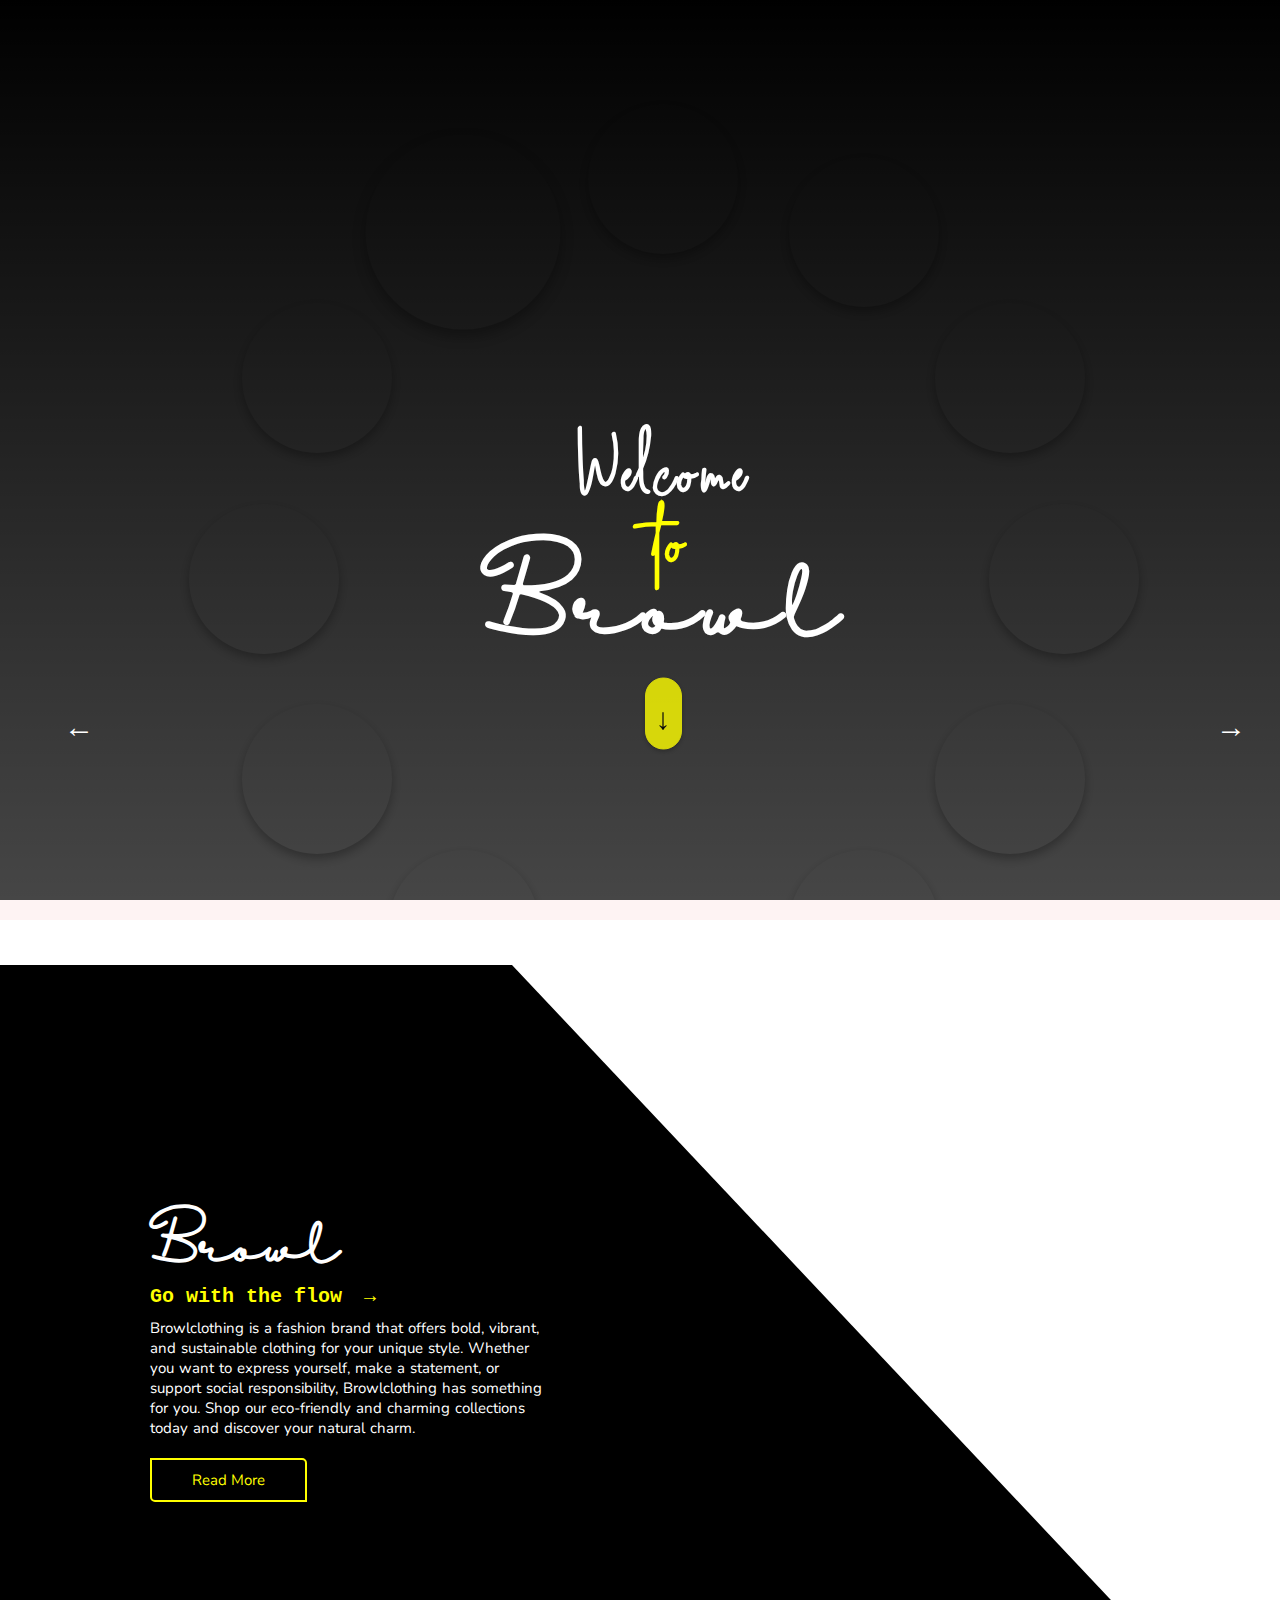
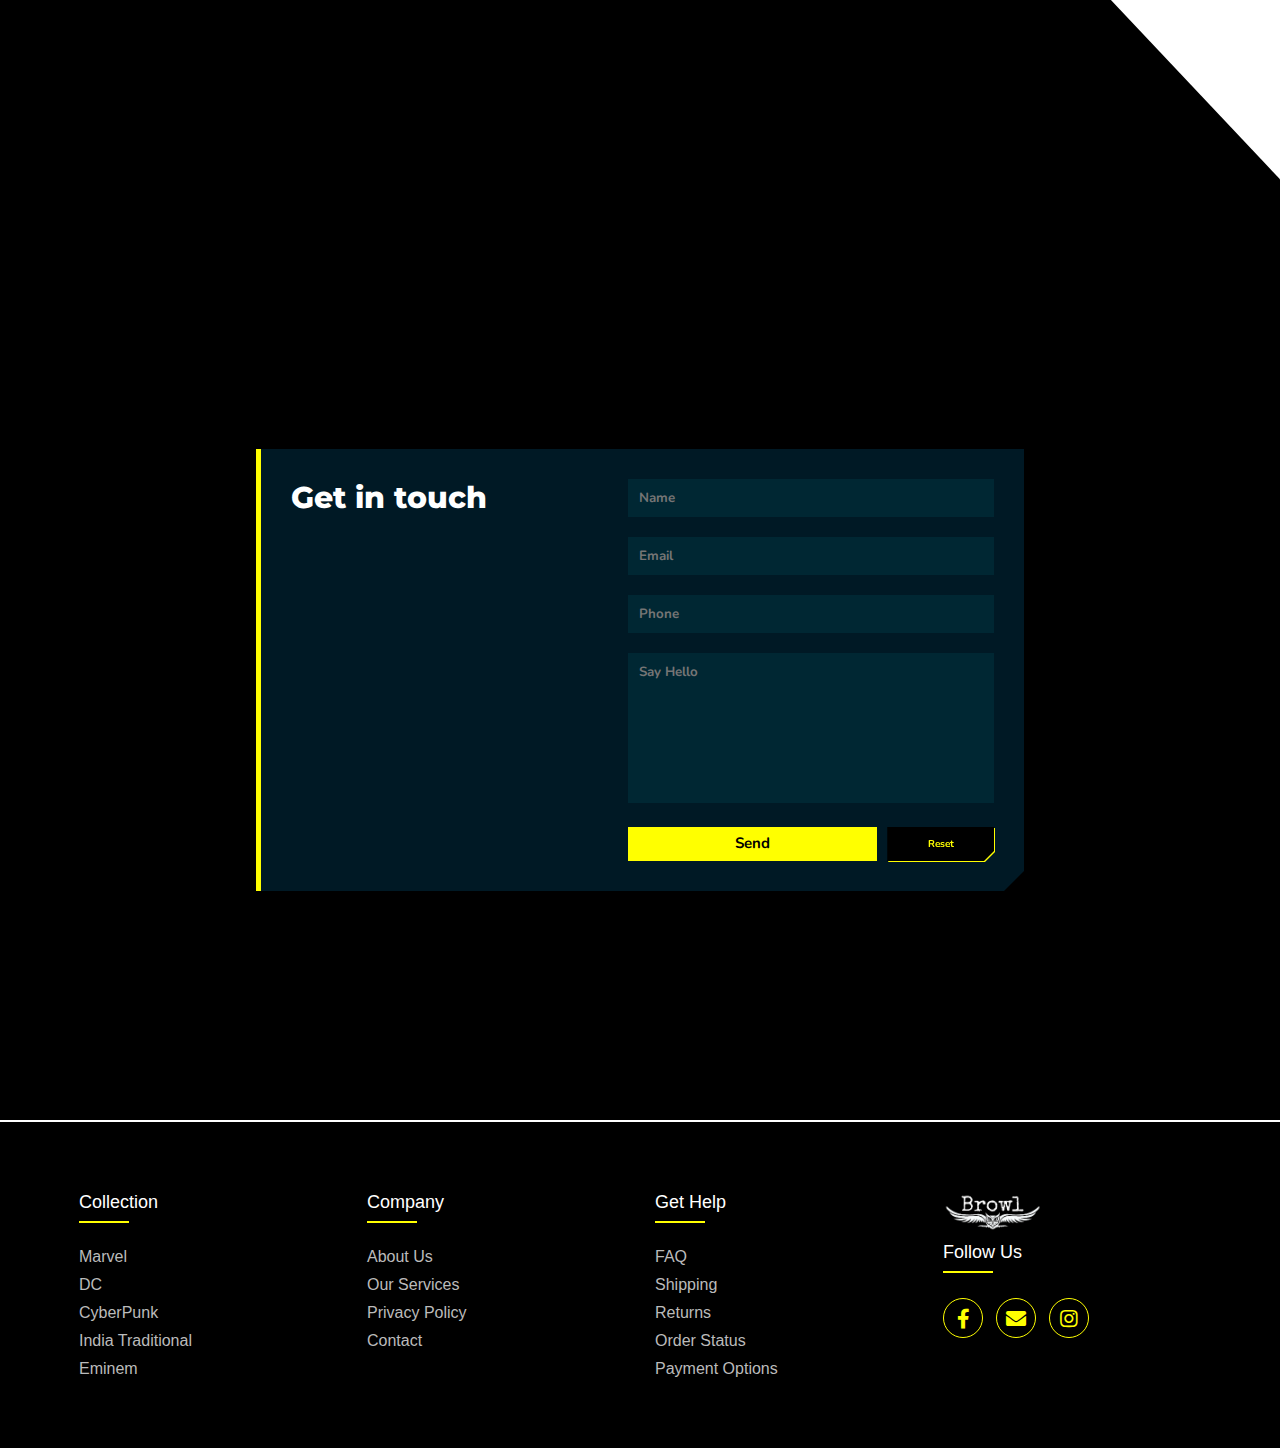
==== commit 8fe12561: "12th commit" ====
--- a/index.html
+++ b/index.html
@@ -2,168 +2,202 @@
 <html lang="en">
 
 <head>
-    <meta charset="UTF-8">
-    <meta name="viewport" content="width=device-width, initial-scale=1.0">
-    <link rel="stylesheet" href="https://use.fontawesome.com/releases/v5.8.1/css/all.css"
-        integrity="sha384-50oBUHEmvpQ+1lW4y57PTFmhCaXp0ML5d60M1M7uH2+nqUivzIebhndOJK28anvf" crossorigin="anonymous">
-        <link rel="stylesheet" type="text/css" href="https://cdnjs.cloudflare.com/ajax/libs/font-awesome/5.15.1/css/all.min.css">
-    <link rel="stylesheet" href="./css/style.css">
-    <title>Browl</title>
+  <meta charset="UTF-8">
+  <meta name="viewport" content="width=device-width, initial-scale=1.0">
+  <link rel="stylesheet" href="https://use.fontawesome.com/releases/v5.8.1/css/all.css"
+    integrity="sha384-50oBUHEmvpQ+1lW4y57PTFmhCaXp0ML5d60M1M7uH2+nqUivzIebhndOJK28anvf" crossorigin="anonymous">
+  <link rel="stylesheet" type="text/css"
+    href="https://cdnjs.cloudflare.com/ajax/libs/font-awesome/5.15.1/css/all.min.css">
+  <link rel="stylesheet" href="./css/style.css">
+  <title>Browl</title>
 </head>
 
 <body>
   <div class="overlay"></div>
-    <header  class="header" id="home">
+  <section id="home">
+    <header class="header">
       <div id="backgroundimg">
         <div class="menu-toggle" id="hamburger">
-            <div class="container">
-              <i class="fas fa-bars" id="menu-icon"></i>
-            <a href="#" class="logo" id="logo"><img src="./images/logo.jpeg" alt="" srcset=""></a>
+          <div class="container">
+            <i class="fas fa-bars" id="menu-icon"></i>
+            <a href="#" class="phonelogo" id="logo"><img src="./images/final-logo.png" alt="" srcset=""></a>
+          </div>
+        </div>
+
+        <div class="container">
+          <nav>
+           <img class="logo menu-logo" src="./images/final-logo.png" alt="" srcset=""/>
+            <ul>
+              <li class="menu-list"><a href="#home">Home</a></li>
+              <li class="menu-list"><a href="#home">Services</a></li>
+              <li class="menu-list"><a href="./collection.html">Collection</a></li>
+              <li class="menu-list"><a href="#about">About</a></li>
+              <li class="menu-list"><a href="#contactus">Contact</a></li>
+            </ul>
+          </nav>
+          <div class="hero">
+            <div class="slide-container">
+              <a href="#" target="_blank" rel="noopener noreferrer">
+                <div class="slide" data-slide-no="1"></div>
+              </a>
+              <a href="#" target="_blank" rel="noopener noreferrer">
+                <div class="slide" data-slide-no="2"></div>
+              </a>
+              <a href="#" target="_blank" rel="noopener noreferrer">
+                <div class="slide" data-slide-no="3"></div>
+              </a>
+              <a href="#" target="_blank" rel="noopener noreferrer">
+                <div class="slide" data-slide-no="4"></div>
+              </a>
+              <a href="#" target="_blank" rel="noopener noreferrer">
+                <div class="slide" data-slide-no="5"></div>
+              </a>
+              <a href="#" target="_blank" rel="noopener noreferrer">
+                <div class="slide" data-slide-no="6"></div>
+              </a>
+              <a href="#" target="_blank" rel="noopener noreferrer">
+                <div class="slide" data-slide-no="7"></div>
+              </a>
+              <a href="#" target="_blank" rel="noopener noreferrer">
+                <div class="slide" data-slide-no="8"></div>
+              </a>
+              <a href="#" target="_blank" rel="noopener noreferrer">
+                <div class="slide" data-slide-no="9"></div>
+              </a>
+              <a href="#" target="_blank" rel="noopener noreferrer">
+                <div class="slide" data-slide-no="10"></div>
+              </a>
+              <a href="#" target="_blank" rel="noopener noreferrer">
+                <div class="slide" data-slide-no="11"></div>
+              </a>
+              <a href="#" target="_blank" rel="noopener noreferrer">
+                <div class="slide" data-slide-no="12"></div>
+              </a>
             </div>
-        </div>
-        
-        <div class="container">
-            <nav>
-                <a href="#" class="logo menu-logo"><img src="./images/logo.jpeg" alt="" srcset=""></a>
-                <ul>
-                    <li class="menu-list"><a href="#home">Home</a></li>
-                    <li class="menu-list"><a href="#home">Services</a></li>
-                    <li class="menu-list"><a href="./collection.html">Collection</a></li>
-                    <li class="menu-list"><a href="#about">About</a></li>
-                    <li class="menu-list"><a href="#contactus">Contact</a></li>
-                </ul>
-            </nav>
-            <div class="hero">
-                <div class="slide-container">
-                    <a href="#" target="_blank" rel="noopener noreferrer"><div class="slide" data-slide-no="1"></div></a>
-                    <a href="#" target="_blank" rel="noopener noreferrer"><div class="slide" data-slide-no="2"></div></a>
-                    <a href="#" target="_blank" rel="noopener noreferrer"><div class="slide" data-slide-no="3"></div></a>
-                    <a href="#" target="_blank" rel="noopener noreferrer"><div class="slide" data-slide-no="4"></div></a>
-                    <a href="#" target="_blank" rel="noopener noreferrer"><div class="slide" data-slide-no="5"></div></a>
-                    <a href="#" target="_blank" rel="noopener noreferrer"><div class="slide" data-slide-no="6"></div></a>
-                    <a href="#" target="_blank" rel="noopener noreferrer"><div class="slide" data-slide-no="7"></div></a>
-                    <a href="#" target="_blank" rel="noopener noreferrer"><div class="slide" data-slide-no="8"></div></a>
-                    <a href="#" target="_blank" rel="noopener noreferrer"><div class="slide" data-slide-no="9"></div></a>
-                    <a href="#" target="_blank" rel="noopener noreferrer"><div class="slide" data-slide-no="10"></div></a>
-                    <a href="#" target="_blank" rel="noopener noreferrer"><div class="slide" data-slide-no="11"></div></a>
-                    <a href="#" target="_blank" rel="noopener noreferrer"><div class="slide" data-slide-no="12"></div></a>
-                  </div>
-                <div class="text">
-                    <h1 style="color: white;">Welcome</h1>
-                    <h1 style="color: yellow;">to</h1>
-                    <h1>   <span class="brand" style="color: white;font-family: Halimun;">Browl</span></h1>
-                    <div class="root">
-                        <a href="#about" class="bounce">&#8595;</a> 
-                      </div>
-                </div>
-                <button type="button" class="btn btn-arrow btn-prev">&larr;</button>
-                <button type="button" class="btn btn-arrow btn-next">&rarr;</button>
+            <div class="text">
+              <h1 style="color: white;">Welcome</h1>
+              <h1 style="color: yellow;">to</h1>
+              <h1> <span class="brand" style="color: white;font-family: Halimun;">Browl</span></h1>
+              <div class="root">
+                <a href="#about" class="bounce">&#8595;</a>
+              </div>
             </div>
+            <button type="button" class="btn btn-arrow btn-prev">&larr;</button>
+            <button type="button" class="btn btn-arrow btn-next">&rarr;</button>
+          </div>
         </div>
       </div>
     </header>
-
-
-    <!--------------- about us section ----------------------->
-    <div class="about" id="about">
-        <div class="container">
-            <div>
-              <div class="left">
-                <div class="content">
-                    <h1>Browl</h1>
-                <h3>go with the flow <span>&rarr;</span></h3>
-                <p>Lorem ipsum dolor sit amet consectetur adipisicing elit. 
-                    Ad maxime soluta possimus dolorem distinctio ipsa
-                     reprehenderit ullam magni corporis quidem? Lorem 
-                     ipsum dolor sit amet consectetur adipisicing elit. Laborum, esse.</p>
-                     <button class="btn">Read More</button>
-                </div>
-            </div>
-            <div class="right">
-                <iframe width="560" height="315" src="https://www.youtube.com/embed/OaVsCM0Zeio?si=ptwXHoIPbkqimO5h" title="YouTube video player" frameborder="0" allow="autoplay; " allowfullscreen="false" aria-controls="false"></iframe>
-            </div>
-            </div>
-        </div>
+  </section>
+
+
+  <!--------------- about us section ----------------------->
+  <section class="about" id="about">
+    <div class="container">
+      <div>
+        <div class="left">
+          <div class="content">
+            <h1>Browl</h1>
+            <h3>Go with the flow <span>&rarr;</span></h3>
+            <p>Browlclothing is a fashion brand that offers bold, vibrant, 
+              and sustainable clothing for your unique
+              style. Whether you want to express yourself, 
+              make a statement, or support social responsibility,
+              Browlclothing has something for you. Shop our eco-friendly
+               and charming collections today and discover
+              your natural charm.</p>
+            <button class="btn">Read More</button>
+          </div>
+        </div>
+        <div class="right">
+          <iframe width="560" height="315" src="https://www.youtube.com/embed/OaVsCM0Zeio?si=ptwXHoIPbkqimO5h"
+            title="YouTube video player" frameborder="0" allow="accelerometer; autoplay; clipboard-write; encrypted-media; gyroscope; picture-in-picture; web-share" allowfullscreen="false"
+            aria-controls="false"></iframe>
+        </div>
+      </div>
     </div>
-
-    <!--------------------- contact us section ----------------------->
-
-    <section id="contactus">
-        <div class="container">
-            <div class="form-container-main">
-                <div class="form-container">
-                  <div class="form-image">
-                    <h1 class="montserrat">Get in touch</h1>
-
-                  </div>
-                  <div class="form">
-                    <form action="#">
-                      <input type="text" id="name" placeholder="Name" autofocus>
-                    <input type="email" id="mail" placeholder="Email">
-                    <input type="tel" id="tel" placeholder="Phone">
-                    <textarea name="message" id="message" cols="30" rows="10" placeholder="Say Hello" ></textarea>
-                    <div class="button-container">
-                      <div class="send-button" >Send</div>
-                      <div class="reset-button-container">
-                        <div class="reset-button" id="reset-btn">Reset</div>
-                      </div>
-                    </form>
-                    </div>
-                  </div>
+  </section>
+
+  <!--------------------- contact us section ----------------------->
+
+  <section id="contactus">
+    <div class="container">
+      <div class="form-container-main">
+        <div class="form-container">
+          <div class="form-image">
+            <h1 class="montserrat">Get in touch</h1>
+          </div>
+          <div class="form">
+            <form action="#">
+              <input type="text" id="name" placeholder="Name" />
+              <input type="email" id="mail" placeholder="Email" />
+              <input type="tel" id="tel" placeholder="Phone">
+              <textarea name="message" id="message" cols="30" rows="10" placeholder="Say Hello"></textarea>
+              <div class="button-container">
+                <div class="send-button">Send</div>
+                <div class="reset-button-container">
+                  <div class="reset-button" id="reset-btn">Reset</div>
                 </div>
               </div>
-        </div>
-    </section>
-
-
-    <footer class="footer">
-      <div class="container">
-        <div class="row">
-          <div class="footer-col">
-            <h4>company</h4>
-            <ul>
-              <li><a href="#about">about us</a></li>
-              <li><a href="#service">our services</a></li>
-              <li><a href="#">privacy policy</a></li>
-              <li><a href="#contactus">Contact</a></li>
-            </ul>
-          </div>
-          <div class="footer-col">
-            <h4>get help</h4>
-            <ul>
-              <li><a href="#">FAQ</a></li>
-              <li><a href="#">shipping</a></li>
-              <li><a href="#">returns</a></li>
-              <li><a href="#">order status</a></li>
-              <li><a href="#">payment options</a></li>
-            </ul>
-          </div>
-          <div class="footer-col">
-            <h4>collection</h4>
-            <ul>
-              <li><a href="#">Marvel</a></li>
-              <li><a href="#">DC</a></li>
-              <li><a href="#">CyberPunk</a></li>
-              <li><a href="#">India Traditional</a></li>
-              <li><a href="#">Eminem</a></li>
-            </ul>
-          </div>
-          <div class="footer-col">
-            <h4>follow us</h4>
-            <div class="social-links">
-              <a href="#"><i class="fab fa-facebook-f"></i></a>
-              <a href="#"><i class="fas fa-envelope"></i></a>
-              <a href="#"><i class="fab fa-instagram"></i></a>
-              <!-- <a href="#"><i class="fab fa-linkedin-in"></i></a> -->
-            </div>
-            <img src="./images/logo.jpeg" style="width: 100px;margin-top: .2rem;border-radius: 0 10px 0 10px;" alt="">
-          </div>
-        </div>
-      </div>
-   </footer>
-
-    <script src="./scripts/script.js"></script>
-    <script src="./scripts/circular-carousal.js"></script>
+            </form>
+          </div>
+        </div>
+      </div>
+    </div>
+  </section>
+
+
+  <footer class="footer">
+    <div class="container">
+      <div class="row">
+       <div class="footer-col phone-logo-footer">
+        <img src="./images/final-logo.png" style="width: 100px;;" alt="">
+       </div>
+       <div class="footer-col">
+        <h4>collection</h4>
+        <ul>
+          <li><a href="#">Marvel</a></li>
+          <li><a href="#">DC</a></li>
+          <li><a href="#">CyberPunk</a></li>
+          <li><a href="#">India Traditional</a></li>
+          <li><a href="#">Eminem</a></li>
+        </ul>
+      </div>
+        <div class="footer-col">
+          <h4>company</h4>
+          <ul>
+            <li><a href="#about">about us</a></li>
+            <li><a href="#service">our services</a></li>
+            <li><a href="#">privacy policy</a></li>
+            <li><a href="#contactus">Contact</a></li>
+          </ul>
+        </div>
+        <div class="footer-col">
+          <h4>get help</h4>
+          <ul>
+            <li><a href="#">FAQ</a></li>
+            <li><a href="#">shipping</a></li>
+            <li><a href="#">returns</a></li>
+            <li><a href="#">order status</a></li>
+            <li><a href="#">payment options</a></li>
+          </ul>
+        </div>
+        <div class="footer-col">
+          <img src="./images/final-logo.png" style="width: 100px;margin-bottom: 1rem;border-radius: 0 10px 0 10px;" class="pc-logo-footer" alt="">
+          <h4>follow us</h4>
+          <div class="social-links">
+            <a href="#"><i class="fab fa-facebook-f"></i></a>
+            <a href="#"><i class="fas fa-envelope"></i></a>
+            <a href="#"><i class="fab fa-instagram"></i></a>
+            <!-- <a href="#"><i class="fab fa-linkedin-in"></i></a> -->
+          </div>
+        </div>
+      </div>
+    </div>
+  </footer>
+
+  <script src="./scripts/script.js"></script>
+  <script src="./scripts/circular-carousal.js"></script>
 </body>
 
 </html>--- a/css/style.css
+++ b/css/style.css
@@ -89,7 +89,6 @@
     min-height: 60px;
     color: yellow;
     font-size: 3rem;
-    cursor: pointer;
     z-index: 1001;
     display: none;
     background-color: rgb(0, 0, 0, 0.8);
@@ -105,9 +104,13 @@
     align-items: center;
 }
 
-.menu-toggle .container .logo img {
+.menu-toggle .container .phonelogo img {
     margin-top: .7rem;
     width: 100px;
+}
+
+.phonelogounactive{
+    display: none;
 }
 
 nav {
@@ -127,7 +130,7 @@
     animation: slideIn .5s forwards;
 }
 
-.logo img {
+.logo{
     width: 150px;
     border-radius: 20px 0 20px 0;
 }
@@ -244,6 +247,9 @@
     background-color: transparent;
     transition: all .3s;
 }
+/* .slide-container a{
+    background-image: url(https://www.google.com/url?sa=i&url=https%3A%2F%2Fpngtree.com%2Fso%2Ft-shirt&psig=AOvVaw30UUW3TRD3zqxxem01fvYa&ust=1703857593126000&source=images&cd=vfe&opi=89978449&ved=0CBIQjRxqFwoTCJjroK2isoMDFQAAAAAdAAAAABAD);
+} */
 
 .slide-container .slide {
     position: absolute;
@@ -263,7 +269,7 @@
 }
 
 .slide[data-slide-no="1"] {
-    background-image: url(https://www.redwolf.in/image/cache/catalog/artwork-Images/mens/marvel-doctor-strange-protect-your-reality-t-shirt-artwork-438x438.png);
+    /* background-image: url(https://www.redwolf.in/image/cache/catalog/artwork-Images/mens/marvel-doctor-strange-protect-your-reality-t-shirt-artwork-438x438.png); */
 }
 
 .slide[data-slide-no="2"] {
@@ -807,6 +813,12 @@
     color: black;
     background-color: yellow;
 }
+.pc-logo-footer{
+    display: block;
+}
+.phone-logo-footer{
+    display: none;
+}
 
 
 
@@ -935,7 +947,7 @@
         padding-top: 0;
         display: none;
         flex-direction: column;
-        justify-content: space-evenly;
+        justify-content: center;
         align-items: center;
         height: 100vh;
         text-align: center;
@@ -1059,6 +1071,14 @@
     .footer{
         background-color: #000000;
     }
+    .phone-logo-footer{
+        display: block;
+        width: 100%;
+        text-align: center;
+    }
+    .pc-logo-footer{
+        display: none;
+    }
 
 
 }
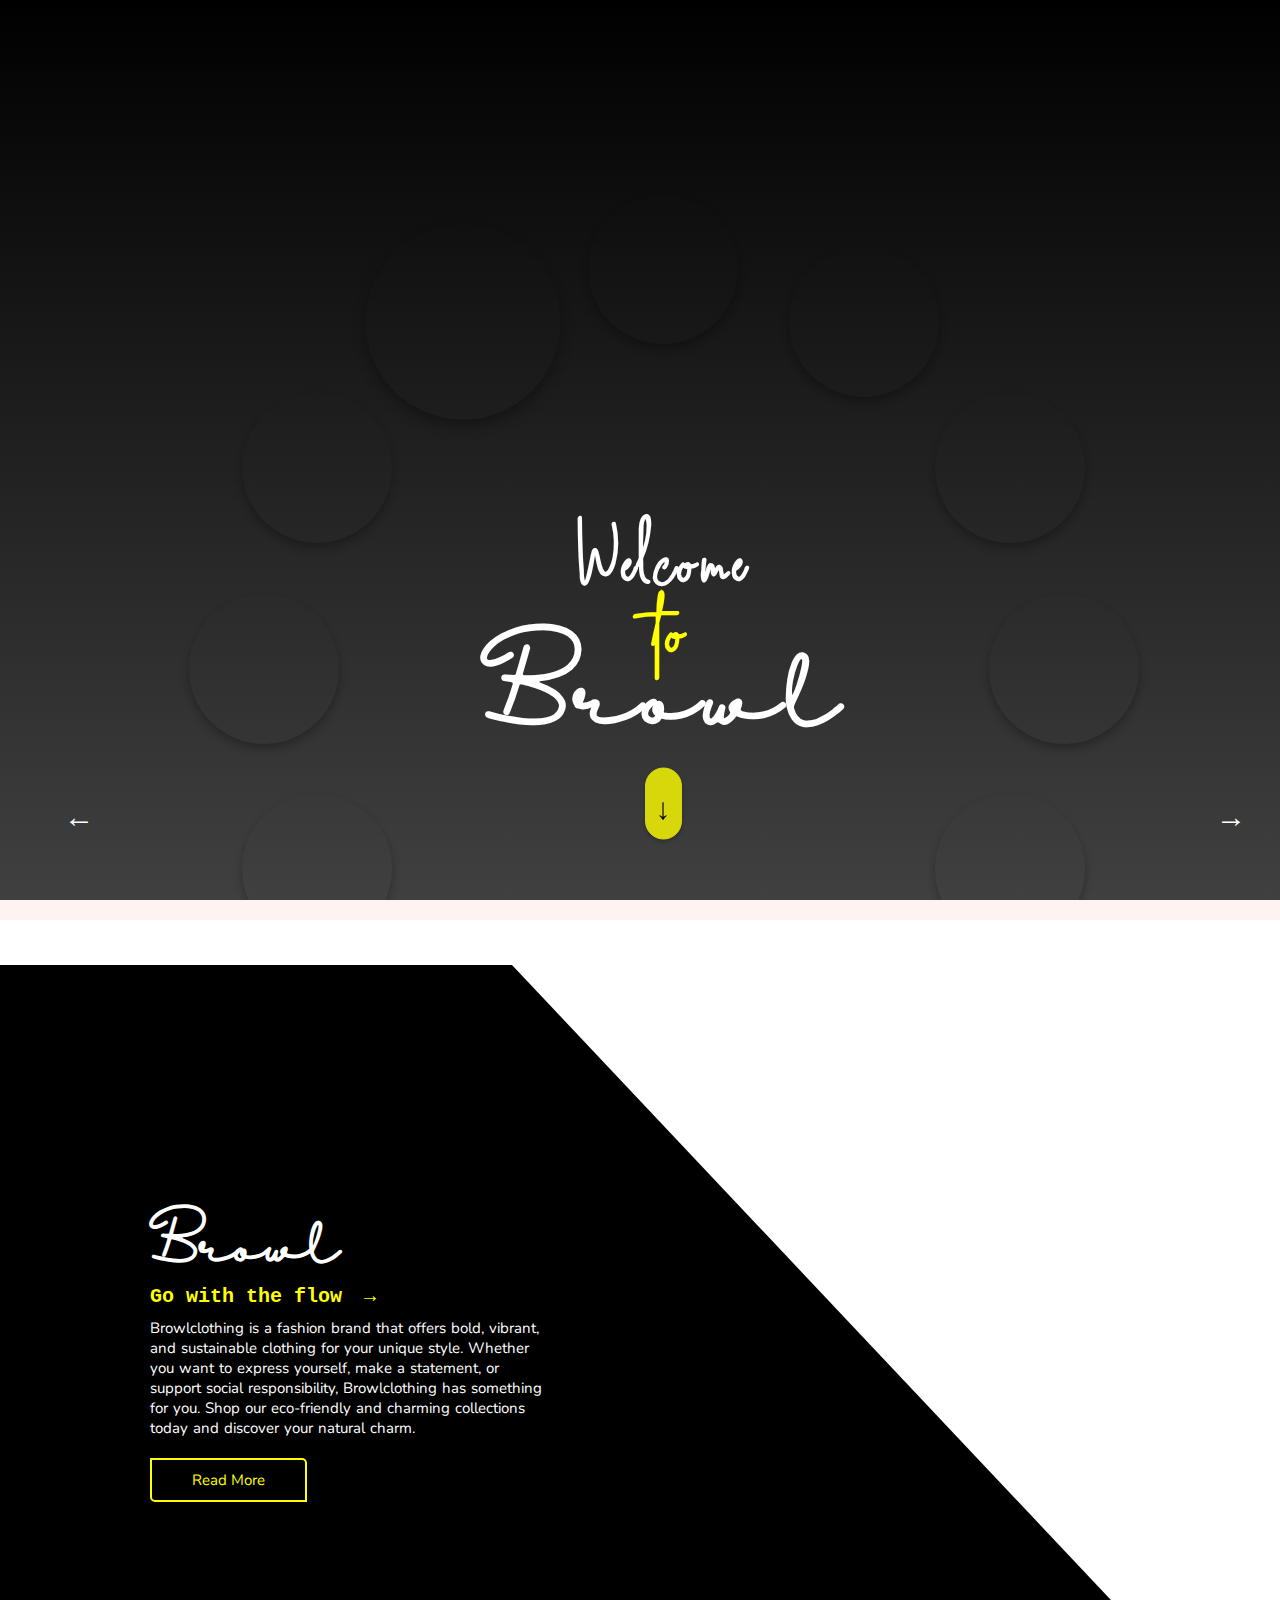
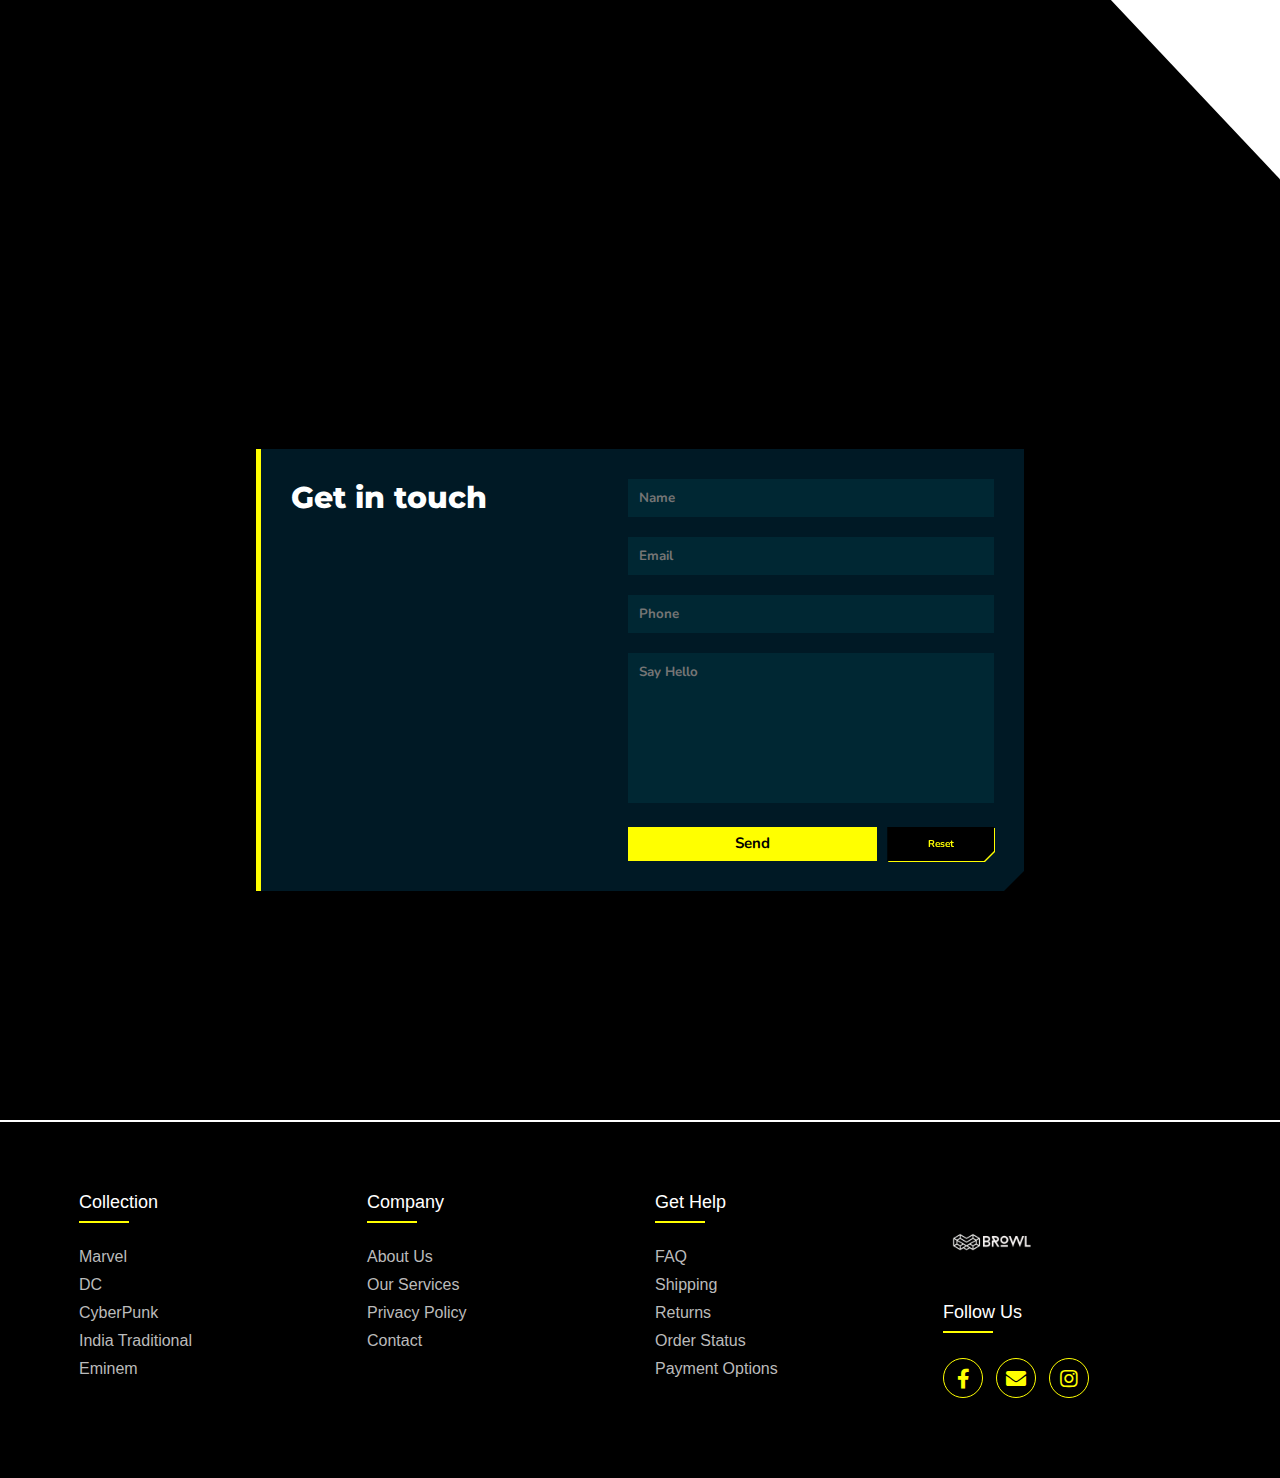
==== commit e7418040: "12th commit" ====
--- a/index.html
+++ b/index.html
@@ -20,13 +20,13 @@
         <div class="menu-toggle" id="hamburger">
           <div class="container">
             <i class="fas fa-bars" id="menu-icon"></i>
-            <a href="#" class="phonelogo" id="logo"><img src="./images/final-logo.png" alt="" srcset=""></a>
+            <a href="#" class="phonelogo" id="logo"><img src="./images/HORI.png" alt="" srcset=""></a>
           </div>
         </div>
 
         <div class="container">
           <nav>
-           <img class="logo menu-logo" src="./images/final-logo.png" alt="" srcset=""/>
+           <img class="logo menu-logo" src="./images/HORI.png" alt="" srcset=""/>
             <ul>
               <li class="menu-list"><a href="#home">Home</a></li>
               <li class="menu-list"><a href="#home">Services</a></li>
@@ -37,40 +37,40 @@
           </nav>
           <div class="hero">
             <div class="slide-container">
-              <a href="#" target="_blank" rel="noopener noreferrer">
+              <a href="./collection.html" target="_blank" rel="noopener noreferrer">
                 <div class="slide" data-slide-no="1"></div>
               </a>
-              <a href="#" target="_blank" rel="noopener noreferrer">
+              <a href="./collection.html" target="_blank" rel="noopener noreferrer">
                 <div class="slide" data-slide-no="2"></div>
               </a>
-              <a href="#" target="_blank" rel="noopener noreferrer">
+              <a href="./collection.html" target="_blank" rel="noopener noreferrer">
                 <div class="slide" data-slide-no="3"></div>
               </a>
-              <a href="#" target="_blank" rel="noopener noreferrer">
+              <a href="./collection.html" target="_blank" rel="noopener noreferrer">
                 <div class="slide" data-slide-no="4"></div>
               </a>
-              <a href="#" target="_blank" rel="noopener noreferrer">
+              <a href="./collection.html" target="_blank" rel="noopener noreferrer">
                 <div class="slide" data-slide-no="5"></div>
               </a>
-              <a href="#" target="_blank" rel="noopener noreferrer">
+              <a href="./collection.html" target="_blank" rel="noopener noreferrer">
                 <div class="slide" data-slide-no="6"></div>
               </a>
-              <a href="#" target="_blank" rel="noopener noreferrer">
+              <a href="./collection.html" target="_blank" rel="noopener noreferrer">
                 <div class="slide" data-slide-no="7"></div>
               </a>
-              <a href="#" target="_blank" rel="noopener noreferrer">
+              <a href="./collection.html" target="_blank" rel="noopener noreferrer">
                 <div class="slide" data-slide-no="8"></div>
               </a>
-              <a href="#" target="_blank" rel="noopener noreferrer">
+              <a href="./collection.html" target="_blank" rel="noopener noreferrer">
                 <div class="slide" data-slide-no="9"></div>
               </a>
-              <a href="#" target="_blank" rel="noopener noreferrer">
+              <a href="./collection.html" target="_blank" rel="noopener noreferrer">
                 <div class="slide" data-slide-no="10"></div>
               </a>
-              <a href="#" target="_blank" rel="noopener noreferrer">
+              <a href="./collection.html" target="_blank" rel="noopener noreferrer">
                 <div class="slide" data-slide-no="11"></div>
               </a>
-              <a href="#" target="_blank" rel="noopener noreferrer">
+              <a href="./collection.html" target="_blank" rel="noopener noreferrer">
                 <div class="slide" data-slide-no="12"></div>
               </a>
             </div>
@@ -151,16 +151,16 @@
     <div class="container">
       <div class="row">
        <div class="footer-col phone-logo-footer">
-        <img src="./images/final-logo.png" style="width: 100px;;" alt="">
+        <img src="./images/HORI.png" style="width: 100px;;" alt="">
        </div>
        <div class="footer-col">
         <h4>collection</h4>
         <ul>
-          <li><a href="#">Marvel</a></li>
-          <li><a href="#">DC</a></li>
-          <li><a href="#">CyberPunk</a></li>
-          <li><a href="#">India Traditional</a></li>
-          <li><a href="#">Eminem</a></li>
+          <li><a href="./collection.html">Marvel</a></li>
+          <li><a href="./collection.html">DC</a></li>
+          <li><a href="./collection.html">CyberPunk</a></li>
+          <li><a href="./collection.html">India Traditional</a></li>
+          <li><a href="./collection.html">Eminem</a></li>
         </ul>
       </div>
         <div class="footer-col">
@@ -183,7 +183,7 @@
           </ul>
         </div>
         <div class="footer-col">
-          <img src="./images/final-logo.png" style="width: 100px;margin-bottom: 1rem;border-radius: 0 10px 0 10px;" class="pc-logo-footer" alt="">
+          <img src="./images/HORI.png" style="width: 100px;margin-bottom: 1rem;border-radius: 0 10px 0 10px;" class="pc-logo-footer" alt="">
           <h4>follow us</h4>
           <div class="social-links">
             <a href="#"><i class="fab fa-facebook-f"></i></a>
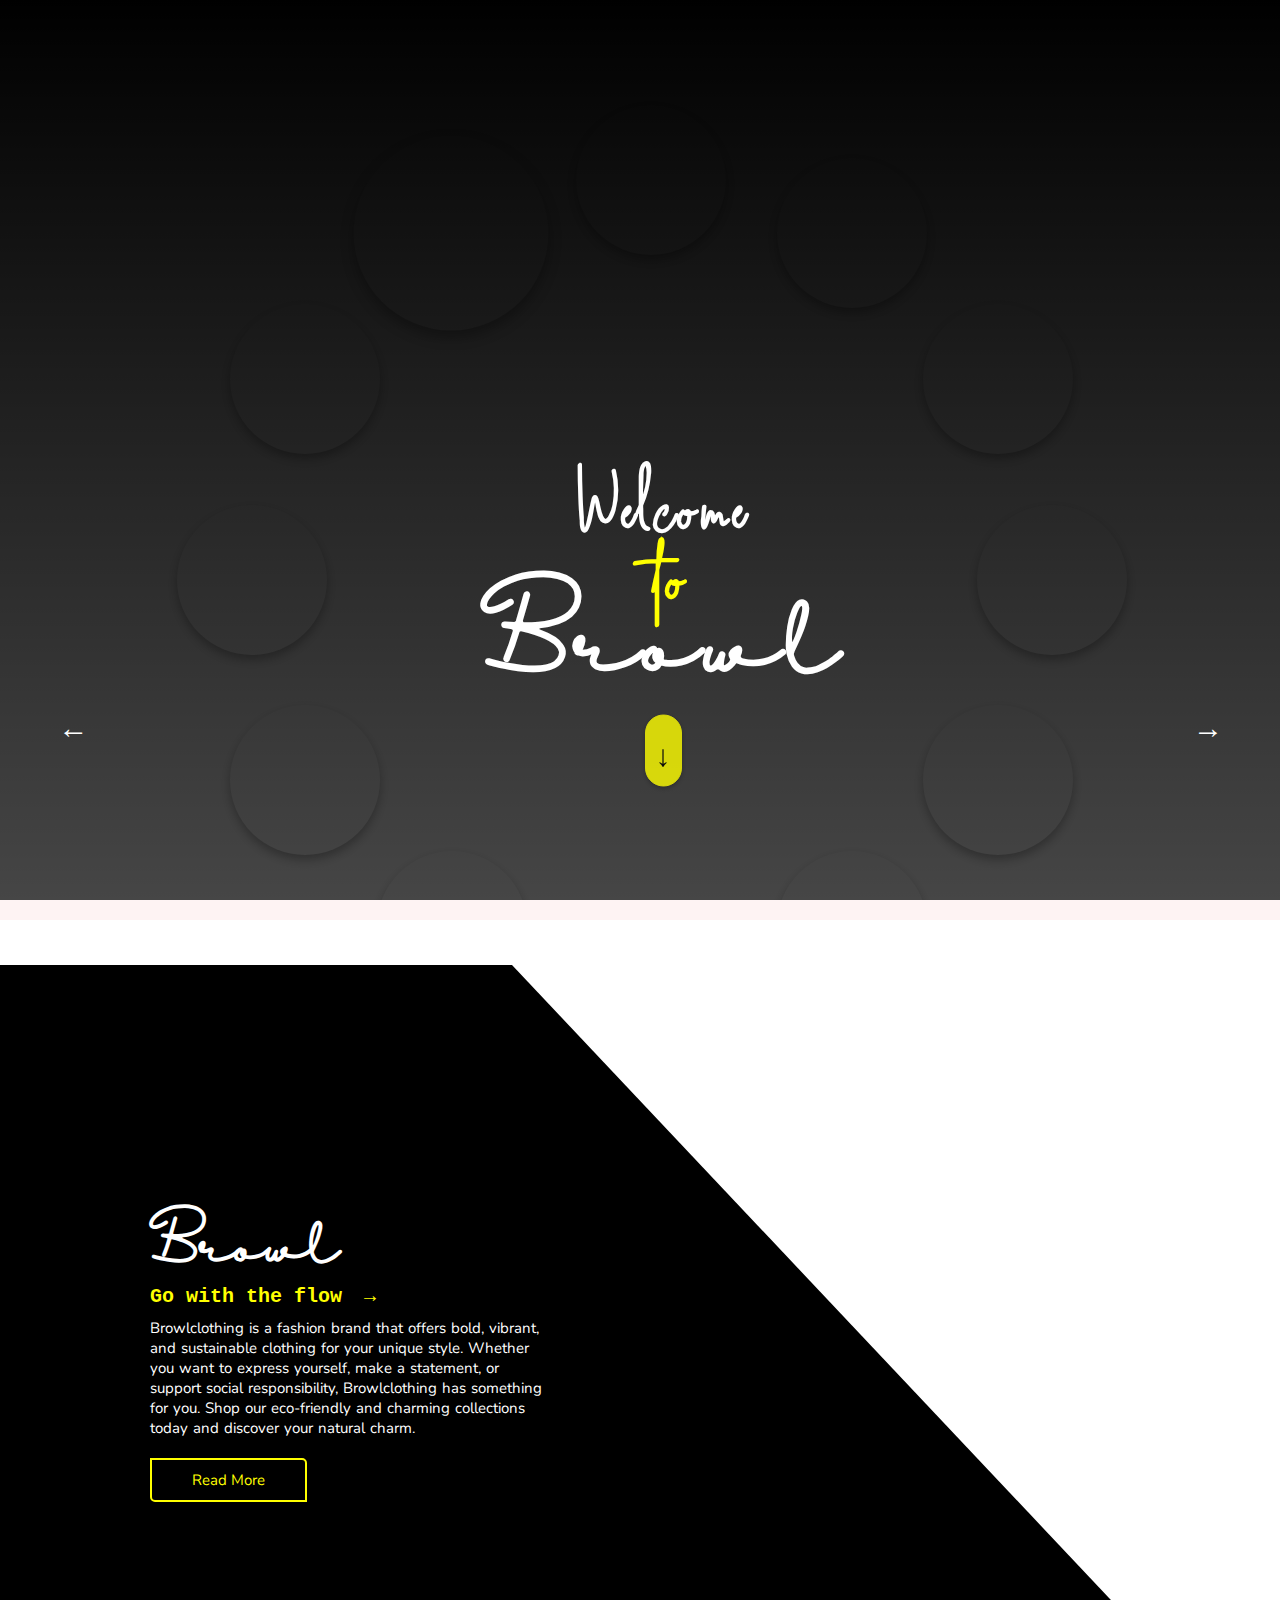
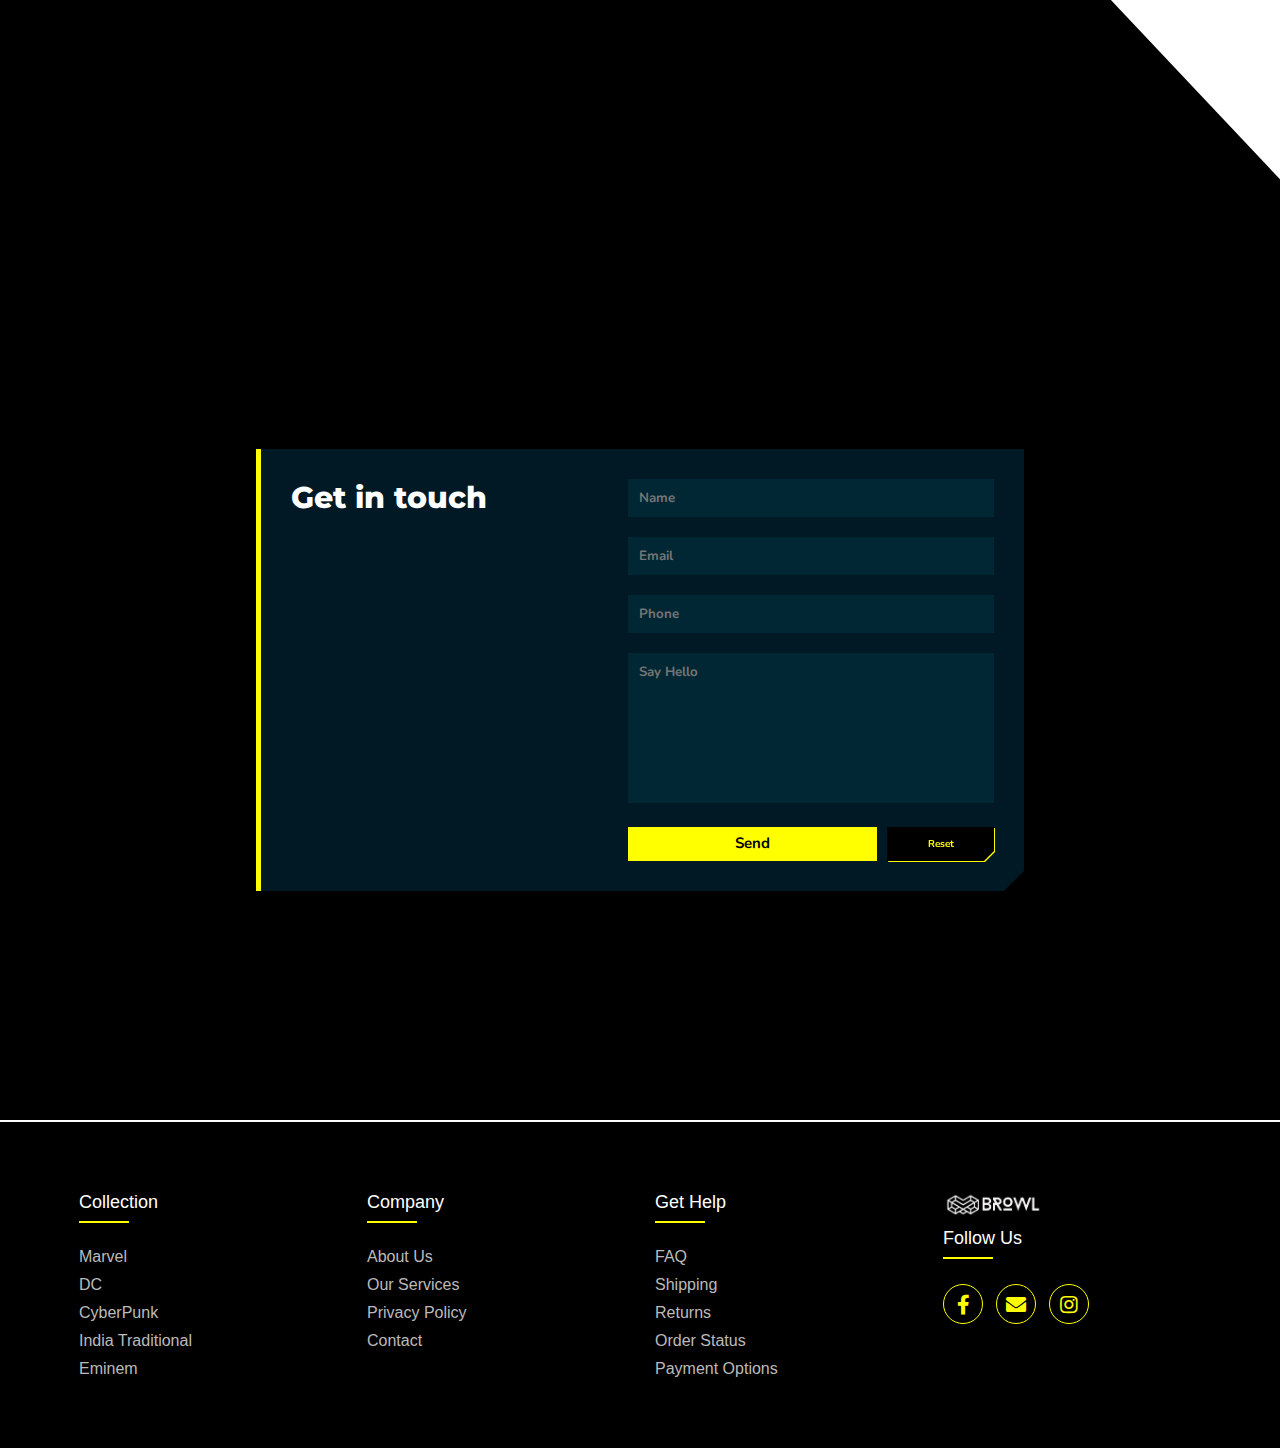
==== commit 8c7dc9a5: "14th commit" ====
--- a/index.html
+++ b/index.html
@@ -19,17 +19,18 @@
       <div id="backgroundimg">
         <div class="menu-toggle" id="hamburger">
           <div class="container">
-            <i class="fas fa-bars" id="menu-icon"></i>
+            <i class="fas fa-bars" id="menu-icon" style="font-size: 2.5rem;"></i>
             <a href="#" class="phonelogo" id="logo"><img src="./images/HORI.png" alt="" srcset=""></a>
           </div>
         </div>
 
         <div class="container">
           <nav>
-           <img class="logo menu-logo" src="./images/HORI.png" alt="" srcset=""/>
+           <!-- <img class="logo menu-logo" src="./images/HORI.png" alt="" srcset=""/> -->
+           <img class="logo menu-logo" style="width: 100px;" src="./images/logo.png" alt="" srcset=""/>
             <ul>
               <li class="menu-list"><a href="#home">Home</a></li>
-              <li class="menu-list"><a href="#home">Services</a></li>
+              <!-- <li class="menu-list"><a href="#home">Services</a></li> -->
               <li class="menu-list"><a href="./collection.html">Collection</a></li>
               <li class="menu-list"><a href="#about">About</a></li>
               <li class="menu-list"><a href="#contactus">Contact</a></li>
--- a/css/style.css
+++ b/css/style.css
@@ -106,7 +106,7 @@
 
 .menu-toggle .container .phonelogo img {
     margin-top: .7rem;
-    width: 100px;
+    width: 120px;
 }
 
 .phonelogounactive{
@@ -242,6 +242,7 @@
 .slide-container {
     position: relative;
     width: 800px;
+    left: -1%;
     height: calc(100vh - 150px);
     margin: 17vmin auto;
     background-color: transparent;
@@ -327,7 +328,7 @@
 
 .hero .text {
     position: absolute;
-    top: 56%;
+    top: 60%;
     left: 52%;
     line-height: 70px;
     -webkit-transform: translate(-50%, -50%);
@@ -388,7 +389,7 @@
 
 .hero .btn-arrow.btn-prev {
     top: 70%;
-    left: 0%;
+    left: -0.5%;
     font-size: 3rem;
     color: white;
     border: none;
@@ -400,7 +401,7 @@
 
 .hero .btn-arrow.btn-next {
     top: 70%;
-    left: 100%;
+    left: 98%;
     font-size: 3rem;
     color: white;
     border: none;
@@ -455,6 +456,7 @@
     left: 0%;
     top: 0%;
     width: 100%;
+    height: 100%;
     min-height: 100vh;
     background-color: #000000;
     -webkit-transition: all 1s;
@@ -854,8 +856,8 @@
     .slide-container {
         width: 100vw;
         position: absolute;
-        left: 10%;
-        top: 5%;
+        /* left: 0%;
+        top: 5%; */
 
     }
 
@@ -986,6 +988,7 @@
 
     .slide-container {
         width: 500px;
+        left: -5%;
         height: calc(100vh - 150px);
     }
 
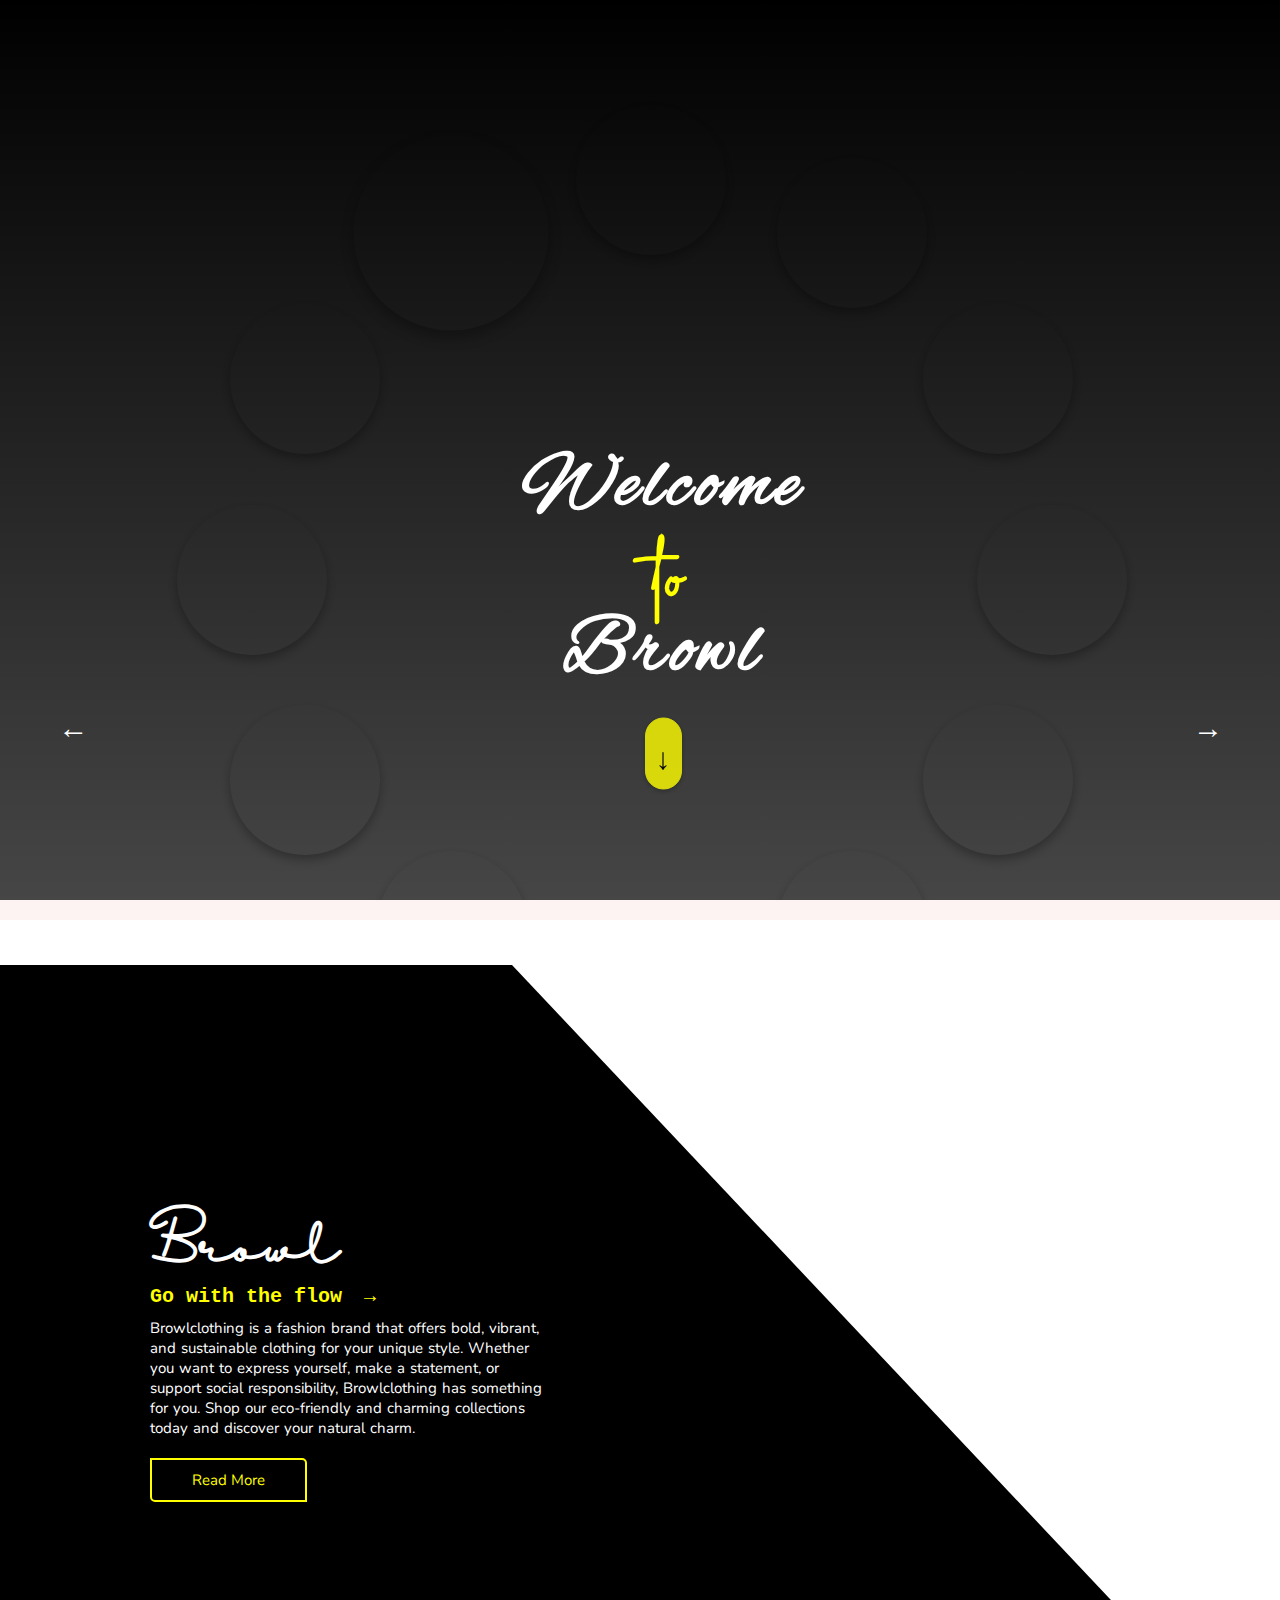
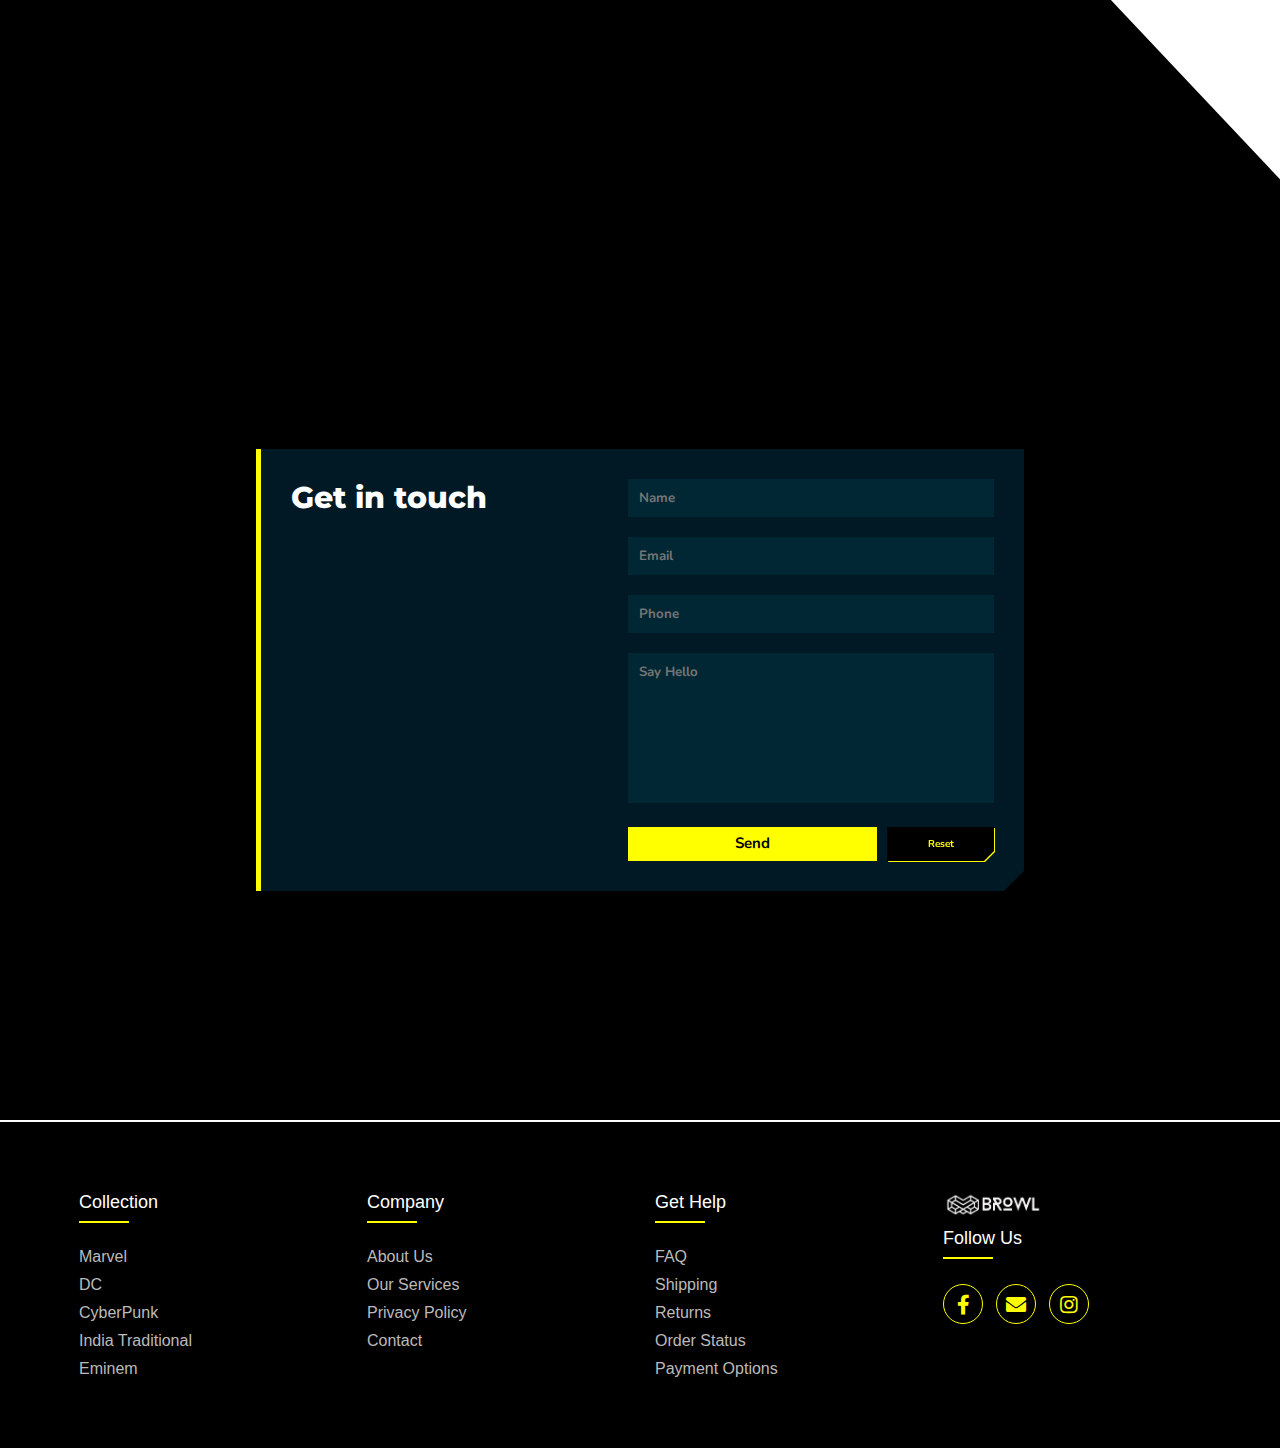
==== commit dcc4af65: "14th commit" ====
--- a/index.html
+++ b/index.html
@@ -76,9 +76,9 @@
               </a>
             </div>
             <div class="text">
-              <h1 style="color: white;">Welcome</h1>
+              <h1 style="color: white;font-family: 'Alex Brush', cursive;">Welcome</h1>
               <h1 style="color: yellow;">to</h1>
-              <h1> <span class="brand" style="color: white;font-family: Halimun;">Browl</span></h1>
+              <h1> <span class="brand" style="color: white;">Browl</span></h1>
               <div class="root">
                 <a href="#about" class="bounce">&#8595;</a>
               </div>
--- a/css/style.css
+++ b/css/style.css
@@ -1,5 +1,9 @@
 @import url('https://fonts.googleapis.com/css2?family=Montserrat:wght@100;200;300;400;500;600;700;800;900&family=Nunito:wght@200;300;400;500;600;700;800;900;1000&display=swap');
 @import url('https://fonts.googleapis.com/css2?family=Bebas+Neue&family=Poppins&display=swap');
+@import url('https://fonts.googleapis.com/css2?family=Bebas+Neue&display=swap');
+@import url('https://fonts.googleapis.com/css2?family=Alex+Brush&display=swap');
+
+
 
 * {
     margin: 0;
@@ -135,8 +139,9 @@
     border-radius: 20px 0 20px 0;
 }
 
-.brand span {
+.brand {
     color: yellow;
+    font-family: 'Alex Brush', cursive;
 }
 
 nav ul {
@@ -970,6 +975,7 @@
 
     .brand {
         font-size: 5rem;
+        font-family: 'Bebas Neue', sans-serif;
     }
 
     .overlay.menu-open,
